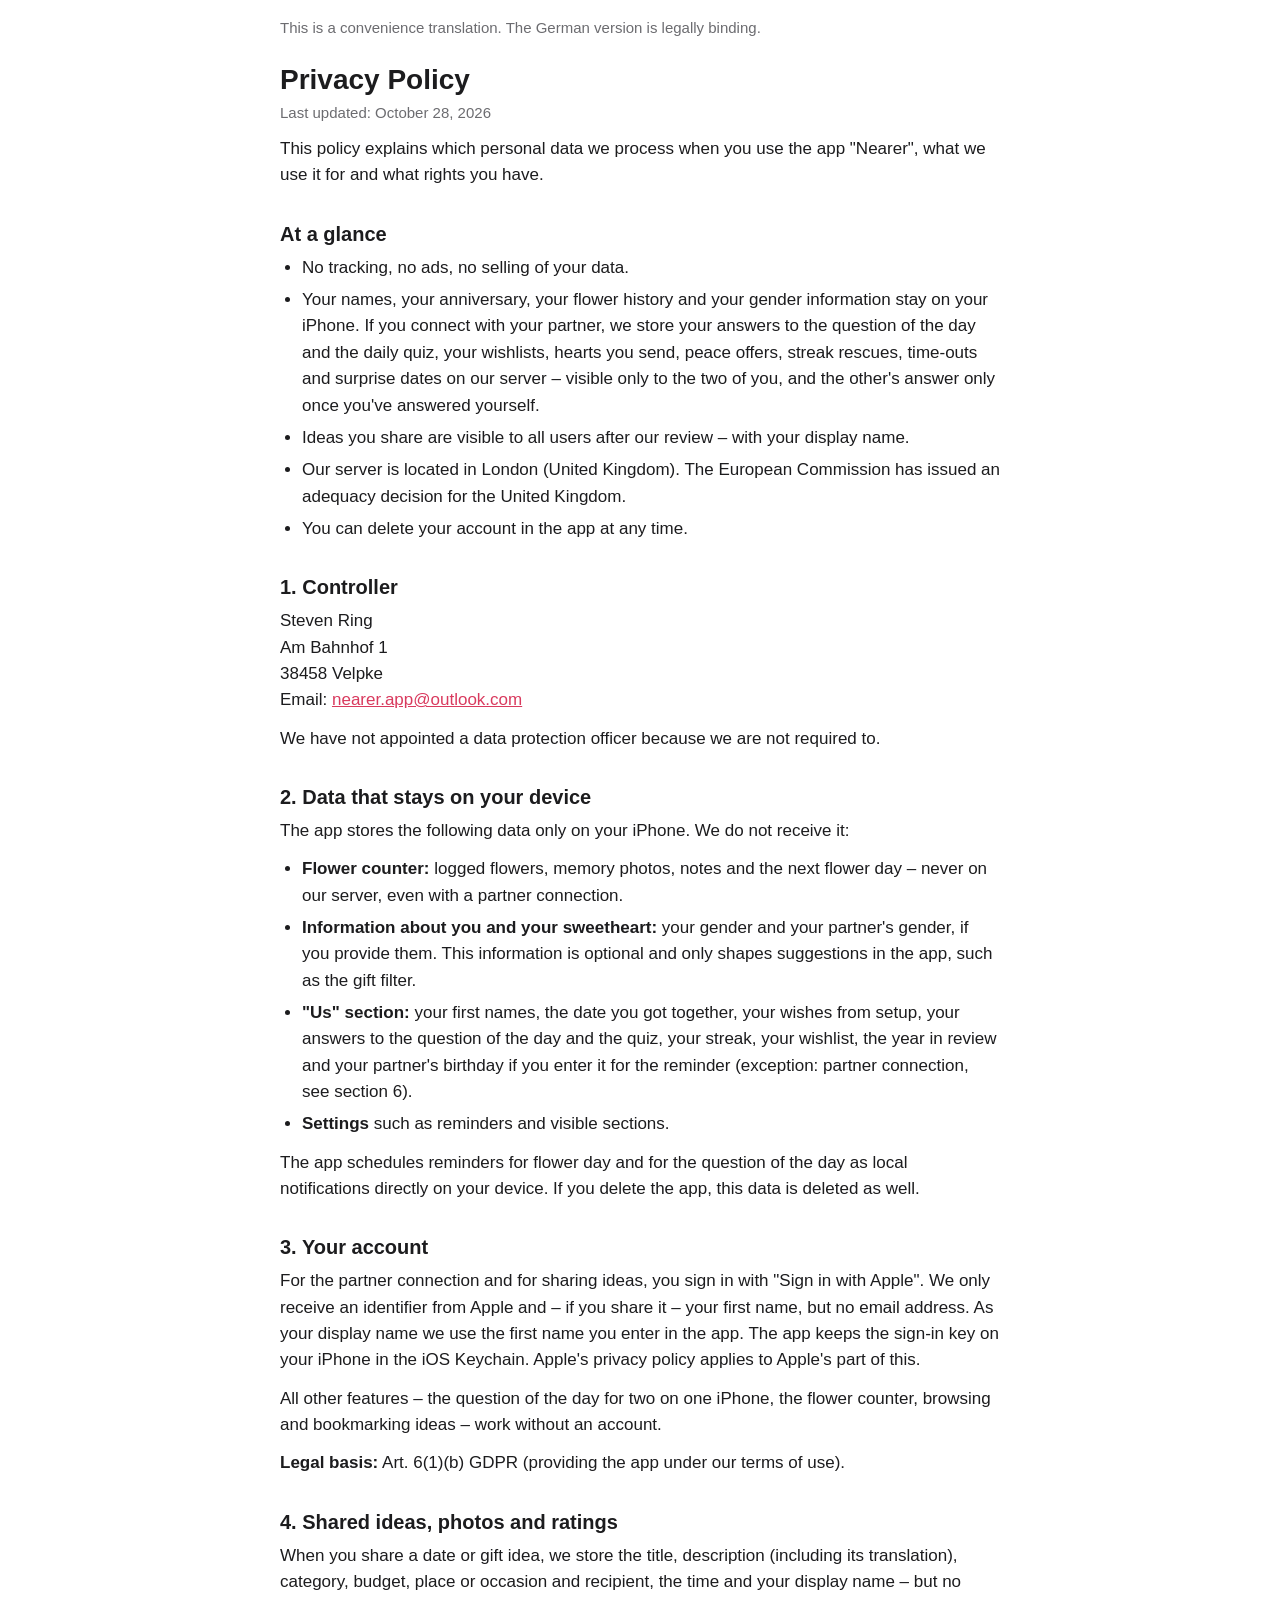
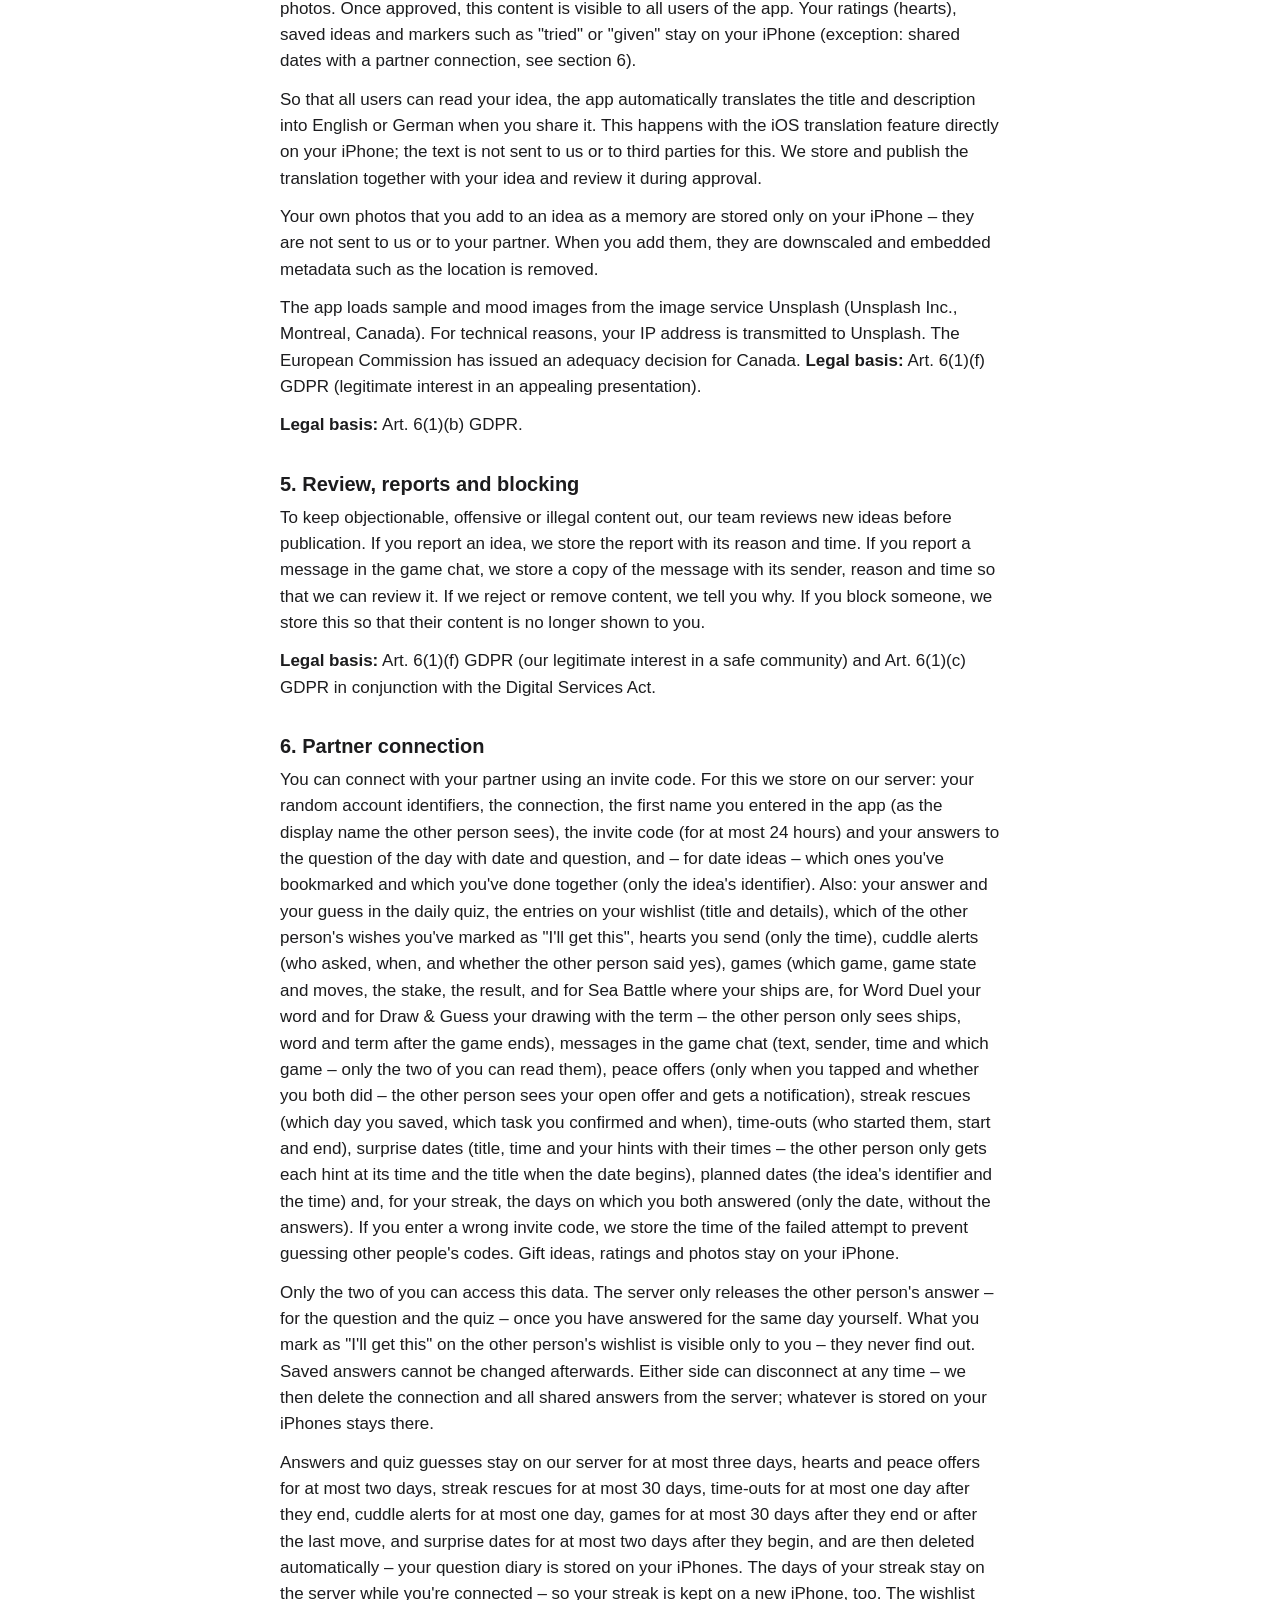
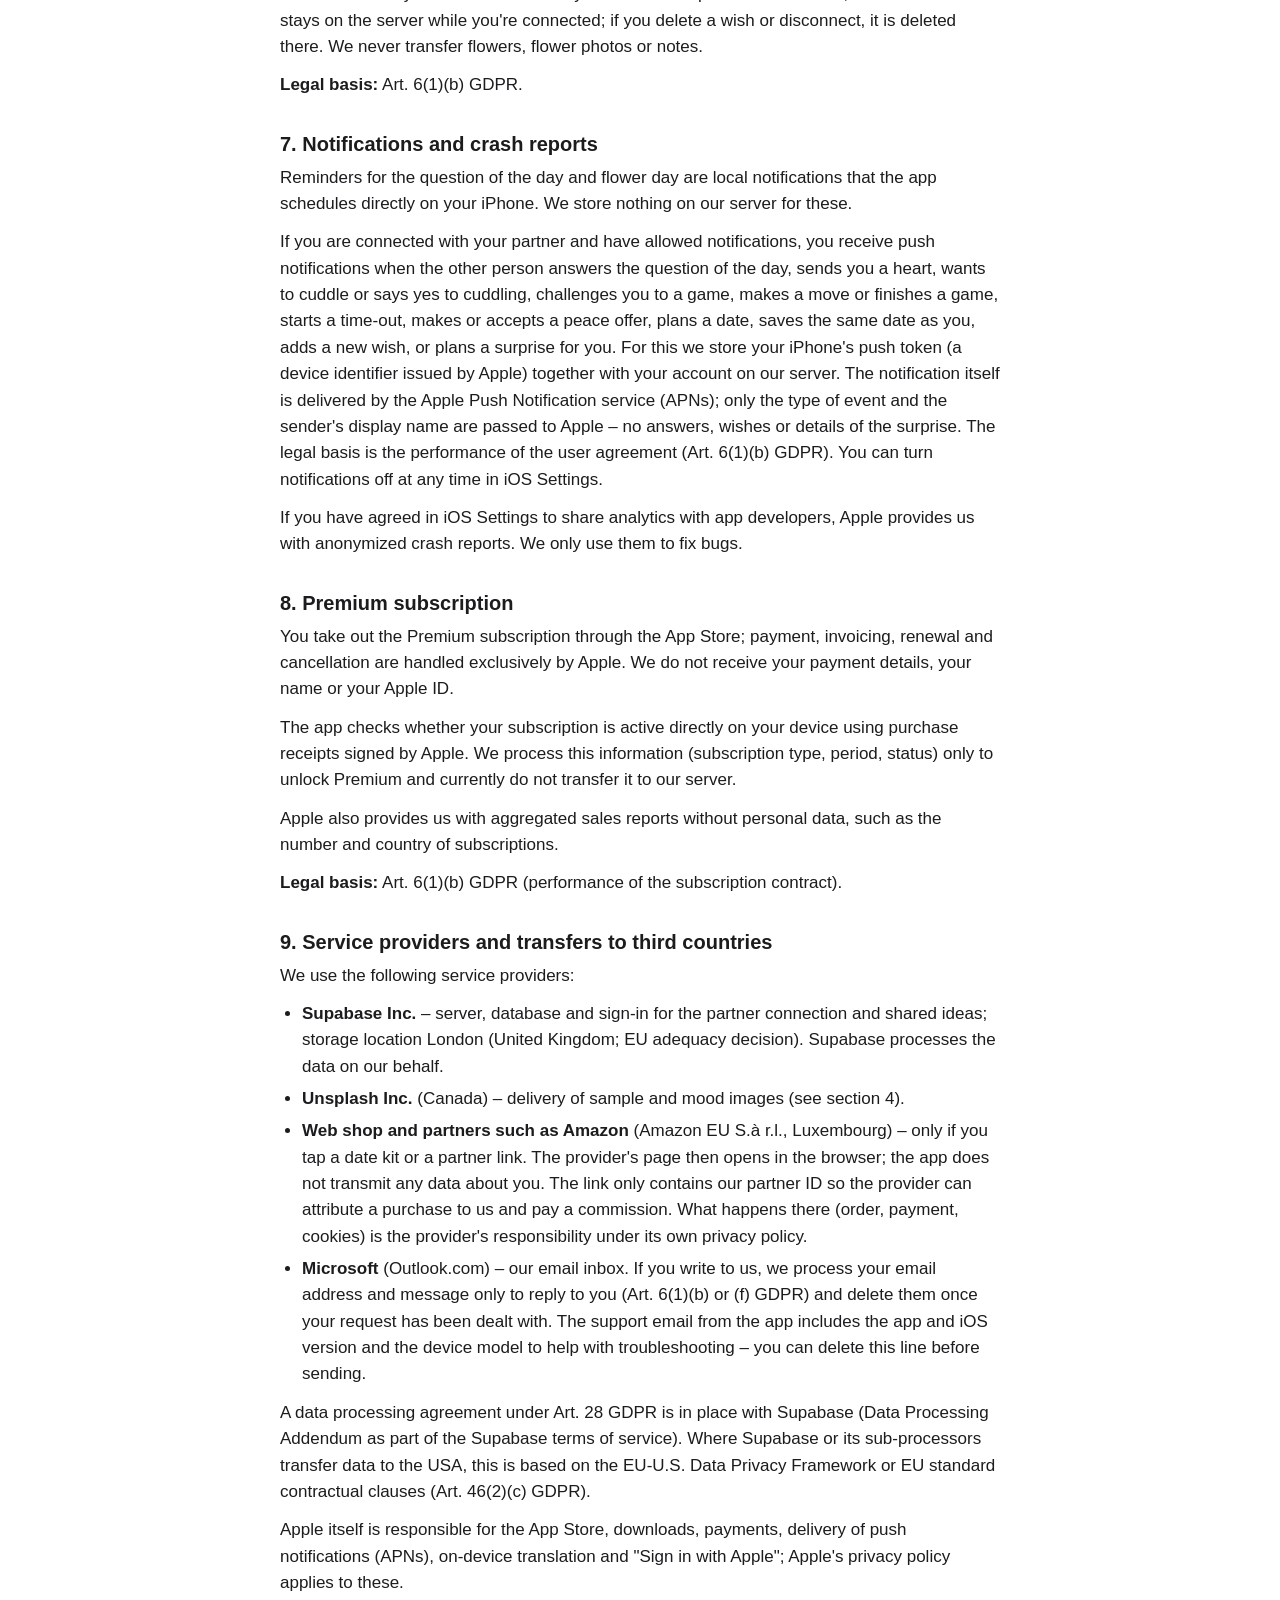
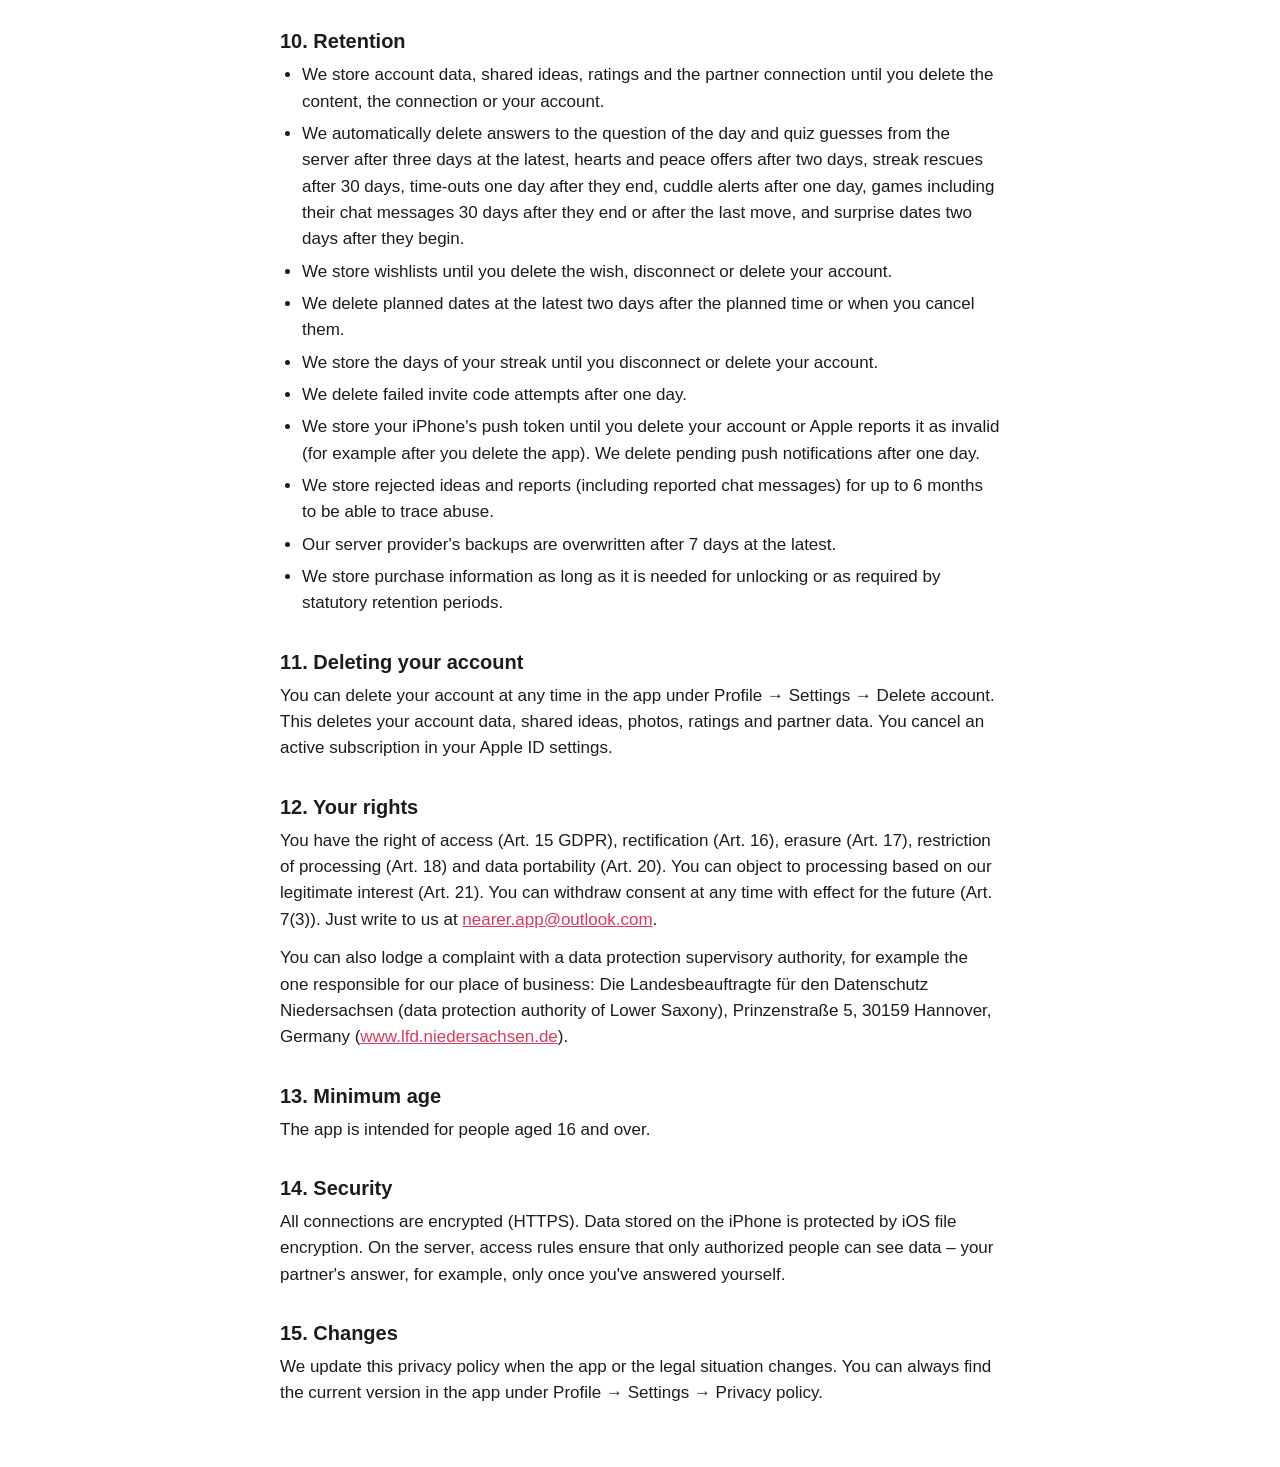
==== datenschutz-en.html @ f4f07e5b "Add files via upload" ====
<!doctype html>
<html lang="en">
<head>
<meta charset="utf-8">
<meta name="viewport" content="width=device-width, initial-scale=1">
<meta name="color-scheme" content="light dark">
<title>Privacy Policy – Nearer</title>
<link rel="stylesheet" href="legal.css">
</head>
<body>


<p class="muted">This is a convenience translation. The German version is legally binding.</p>

<h1>Privacy Policy</h1>
<p class="muted">Last updated: October 28, 2026</p>

<p>This policy explains which personal data we process when you use the app "<span class="app-name">Nearer</span>", what we use it for and what rights you have.</p>

<h2>At a glance</h2>
<ul>
  <li>No tracking, no ads, no selling of your data.</li>
  <li>Your names, your anniversary, your flower history and your gender information stay on your iPhone. If you connect with your partner, we store your answers to the question of the day and the daily quiz, your wishlists, hearts you send, peace offers, streak rescues, time-outs and surprise dates on our server – visible only to the two of you, and the other's answer only once you've answered yourself.</li>
  <li>Ideas you share are visible to all users after our review – with your display name.</li>
  <li>Our server is located in London (United Kingdom). The European Commission has issued an adequacy decision for the United Kingdom.</li>
  <li>You can delete your account in the app at any time.</li>
</ul>

<h2>1. Controller</h2>
<p>
  Steven Ring<br>
  Am Bahnhof 1<br>
  38458 Velpke<br>
  Email: <a href="mailto:nearer.app@outlook.com">nearer.app@outlook.com</a>
</p>
<p>We have not appointed a data protection officer because we are not required to.</p>

<h2>2. Data that stays on your device</h2>
<p>The app stores the following data only on your iPhone. We do not receive it:</p>
<ul>
  <li><strong>Flower counter:</strong> logged flowers, memory photos, notes and the next flower day – never on our server, even with a partner connection.</li>
  <li><strong>Information about you and your sweetheart:</strong> your gender and your partner's gender, if you provide them. This information is optional and only shapes suggestions in the app, such as the gift filter.</li>
  <li><strong>"Us" section:</strong> your first names, the date you got together, your wishes from setup, your answers to the question of the day and the quiz, your streak, your wishlist, the year in review and your partner's birthday if you enter it for the reminder (exception: partner connection, see section 6).</li>
  <li><strong>Settings</strong> such as reminders and visible sections.</li>
</ul>
<p>The app schedules reminders for flower day and for the question of the day as local notifications directly on your device. If you delete the app, this data is deleted as well.</p>

<h2>3. Your account</h2>
<p>For the partner connection and for sharing ideas, you sign in with "Sign in with Apple". We only receive an identifier from Apple and – if you share it – your first name, but no email address. As your display name we use the first name you enter in the app. The app keeps the sign-in key on your iPhone in the iOS Keychain. Apple's privacy policy applies to Apple's part of this.</p>
<p>All other features – the question of the day for two on one iPhone, the flower counter, browsing and bookmarking ideas – work without an account.</p>
<p><strong>Legal basis:</strong> Art. 6(1)(b) GDPR (providing the app under our terms of use).</p>
<h2>4. Shared ideas, photos and ratings</h2>
<p>When you share a date or gift idea, we store the title, description (including its translation), category, budget, place or occasion and recipient, the time and your display name – but no photos. Once approved, this content is visible to all users of the app. Your ratings (hearts), saved ideas and markers such as "tried" or "given" stay on your iPhone (exception: shared dates with a partner connection, see section 6).</p>
<p>So that all users can read your idea, the app automatically translates the title and description into English or German when you share it. This happens with the iOS translation feature directly on your iPhone; the text is not sent to us or to third parties for this. We store and publish the translation together with your idea and review it during approval.</p>
<p>Your own photos that you add to an idea as a memory are stored only on your iPhone – they are not sent to us or to your partner. When you add them, they are downscaled and embedded metadata such as the location is removed.</p>
<p>The app loads sample and mood images from the image service Unsplash (Unsplash Inc., Montreal, Canada). For technical reasons, your IP address is transmitted to Unsplash. The European Commission has issued an adequacy decision for Canada. <strong>Legal basis:</strong> Art. 6(1)(f) GDPR (legitimate interest in an appealing presentation).</p>
<p><strong>Legal basis:</strong> Art. 6(1)(b) GDPR.</p>

<h2>5. Review, reports and blocking</h2>
<p>To keep objectionable, offensive or illegal content out, our team reviews new ideas before publication. If you report an idea, we store the report with its reason and time. If you report a message in the game chat, we store a copy of the message with its sender, reason and time so that we can review it. If we reject or remove content, we tell you why. If you block someone, we store this so that their content is no longer shown to you.</p>
<p><strong>Legal basis:</strong> Art. 6(1)(f) GDPR (our legitimate interest in a safe community) and Art. 6(1)(c) GDPR in conjunction with the Digital Services Act.</p>

<h2>6. Partner connection</h2>
<p>You can connect with your partner using an invite code. For this we store on our server: your random account identifiers, the connection, the first name you entered in the app (as the display name the other person sees), the invite code (for at most 24 hours) and your answers to the question of the day with date and question, and – for date ideas – which ones you've bookmarked and which you've done together (only the idea's identifier). Also: your answer and your guess in the daily quiz, the entries on your wishlist (title and details), which of the other person's wishes you've marked as "I'll get this", hearts you send (only the time), cuddle alerts (who asked, when, and whether the other person said yes), games (which game, game state and moves, the stake, the result, and for Sea Battle where your ships are, for Word Duel your word and for Draw & Guess your drawing with the term – the other person only sees ships, word and term after the game ends), messages in the game chat (text, sender, time and which game – only the two of you can read them), peace offers (only when you tapped and whether you both did – the other person sees your open offer and gets a notification), streak rescues (which day you saved, which task you confirmed and when), time-outs (who started them, start and end), surprise dates (title, time and your hints with their times – the other person only gets each hint at its time and the title when the date begins), planned dates (the idea's identifier and the time) and, for your streak, the days on which you both answered (only the date, without the answers). If you enter a wrong invite code, we store the time of the failed attempt to prevent guessing other people's codes. Gift ideas, ratings and photos stay on your iPhone.</p>
<p>Only the two of you can access this data. The server only releases the other person's answer – for the question and the quiz – once you have answered for the same day yourself. What you mark as "I'll get this" on the other person's wishlist is visible only to you – they never find out. Saved answers cannot be changed afterwards. Either side can disconnect at any time – we then delete the connection and all shared answers from the server; whatever is stored on your iPhones stays there.</p>
<p>Answers and quiz guesses stay on our server for at most three days, hearts and peace offers for at most two days, streak rescues for at most 30 days, time-outs for at most one day after they end, cuddle alerts for at most one day, games for at most 30 days after they end or after the last move, and surprise dates for at most two days after they begin, and are then deleted automatically – your question diary is stored on your iPhones. The days of your streak stay on the server while you're connected – so your streak is kept on a new iPhone, too. The wishlist stays on the server while you're connected; if you delete a wish or disconnect, it is deleted there. We never transfer flowers, flower photos or notes.</p>
<p><strong>Legal basis:</strong> Art. 6(1)(b) GDPR.</p>

<h2>7. Notifications and crash reports</h2>
<p>Reminders for the question of the day and flower day are local notifications that the app schedules directly on your iPhone. We store nothing on our server for these.</p>
<p>If you are connected with your partner and have allowed notifications, you receive push notifications when the other person answers the question of the day, sends you a heart, wants to cuddle or says yes to cuddling, challenges you to a game, makes a move or finishes a game, starts a time-out, makes or accepts a peace offer, plans a date, saves the same date as you, adds a new wish, or plans a surprise for you. For this we store your iPhone's push token (a device identifier issued by Apple) together with your account on our server. The notification itself is delivered by the Apple Push Notification service (APNs); only the type of event and the sender's display name are passed to Apple – no answers, wishes or details of the surprise. The legal basis is the performance of the user agreement (Art. 6(1)(b) GDPR). You can turn notifications off at any time in iOS Settings.</p>
<p>If you have agreed in iOS Settings to share analytics with app developers, Apple provides us with anonymized crash reports. We only use them to fix bugs.</p>
<h2>8. Premium subscription</h2>
<p>You take out the Premium subscription through the App Store; payment, invoicing, renewal and cancellation are handled exclusively by Apple. We do not receive your payment details, your name or your Apple ID.</p>
<p>The app checks whether your subscription is active directly on your device using purchase receipts signed by Apple. We process this information (subscription type, period, status) only to unlock Premium and currently do not transfer it to our server.</p>
<p>Apple also provides us with aggregated sales reports without personal data, such as the number and country of subscriptions.</p>
<p><strong>Legal basis:</strong> Art. 6(1)(b) GDPR (performance of the subscription contract).</p>

<h2>9. Service providers and transfers to third countries</h2>
<p>We use the following service providers:</p>
<ul>
  <li><strong>Supabase Inc.</strong> – server, database and sign-in for the partner connection and shared ideas; storage location London (United Kingdom; EU adequacy decision). Supabase processes the data on our behalf.</li>
  <li><strong>Unsplash Inc.</strong> (Canada) – delivery of sample and mood images (see section 4).</li>
  <li><strong>Web shop and partners such as Amazon</strong> (Amazon EU S.à r.l., Luxembourg) – only if you tap a date kit or a partner link. The provider's page then opens in the browser; the app does not transmit any data about you. The link only contains our partner ID so the provider can attribute a purchase to us and pay a commission. What happens there (order, payment, cookies) is the provider's responsibility under its own privacy policy.</li>
  <li><strong>Microsoft</strong> (Outlook.com) – our email inbox. If you write to us, we process your email address and message only to reply to you (Art. 6(1)(b) or (f) GDPR) and delete them once your request has been dealt with. The support email from the app includes the app and iOS version and the device model to help with troubleshooting – you can delete this line before sending.</li>
</ul>
<p>A data processing agreement under Art. 28 GDPR is in place with Supabase (Data Processing Addendum as part of the Supabase terms of service). Where Supabase or its sub-processors transfer data to the USA, this is based on the EU-U.S. Data Privacy Framework or EU standard contractual clauses (Art. 46(2)(c) GDPR).</p>
<p>Apple itself is responsible for the App Store, downloads, payments, delivery of push notifications (APNs), on-device translation and "Sign in with Apple"; Apple's privacy policy applies to these.</p>
<h2>10. Retention</h2>
<ul>
  <li>We store account data, shared ideas, ratings and the partner connection until you delete the content, the connection or your account.</li>
  <li>We automatically delete answers to the question of the day and quiz guesses from the server after three days at the latest, hearts and peace offers after two days, streak rescues after 30 days, time-outs one day after they end, cuddle alerts after one day, games including their chat messages 30 days after they end or after the last move, and surprise dates two days after they begin.</li>
  <li>We store wishlists until you delete the wish, disconnect or delete your account.</li>
  <li>We delete planned dates at the latest two days after the planned time or when you cancel them.</li>
  <li>We store the days of your streak until you disconnect or delete your account.</li>
  <li>We delete failed invite code attempts after one day.</li>
  <li>We store your iPhone's push token until you delete your account or Apple reports it as invalid (for example after you delete the app). We delete pending push notifications after one day.</li>
  <li>We store rejected ideas and reports (including reported chat messages) for up to 6 months to be able to trace abuse.</li>
  <li>Our server provider's backups are overwritten after 7 days at the latest.</li>
  <li>We store purchase information as long as it is needed for unlocking or as required by statutory retention periods.</li>
</ul>

<h2>11. Deleting your account</h2>
<p>You can delete your account at any time in the app under Profile → Settings → Delete account. This deletes your account data, shared ideas, photos, ratings and partner data. You cancel an active subscription in your Apple ID settings.</p>

<h2>12. Your rights</h2>
<p>You have the right of access (Art. 15 GDPR), rectification (Art. 16), erasure (Art. 17), restriction of processing (Art. 18) and data portability (Art. 20). You can object to processing based on our legitimate interest (Art. 21). You can withdraw consent at any time with effect for the future (Art. 7(3)). Just write to us at <a href="mailto:nearer.app@outlook.com">nearer.app@outlook.com</a>.</p>
<p>You can also lodge a complaint with a data protection supervisory authority, for example the one responsible for our place of business: Die Landesbeauftragte für den Datenschutz Niedersachsen (data protection authority of Lower Saxony), Prinzenstraße 5, 30159 Hannover, Germany (<a href="https://www.lfd.niedersachsen.de">www.lfd.niedersachsen.de</a>).</p>

<h2>13. Minimum age</h2>
<p>The app is intended for people aged 16 and over.</p>

<h2>14. Security</h2>
<p>All connections are encrypted (HTTPS). Data stored on the iPhone is protected by iOS file encryption. On the server, access rules ensure that only authorized people can see data – your partner's answer, for example, only once you've answered yourself.</p>

<h2>15. Changes</h2>
<p>We update this privacy policy when the app or the legal situation changes. You can always find the current version in the app under Profile → Settings → Privacy policy.</p>

</body>
</html>
---- legal.css ----
/* Gemeinsame Gestaltung für Datenschutzerklärung und Nutzungsbedingungen –
   in der App (WebView) und später auf der Website. */

:root {
  color-scheme: light dark;
  --text: #1c1c1e;
  --muted: #6c6c70;
  --accent: #d93a5e;
  --bg: #ffffff;
  --card: #f2f2f7;
  --mark: #fff1a8;
}

@media (prefers-color-scheme: dark) {
  :root {
    --text: #f2f2f7;
    --muted: #a1a1a6;
    --accent: #ff7a95;
    --bg: #000000;
    --card: #1c1c1e;
    --mark: #5a4800;
  }
}

body {
  font: 17px/1.55 -apple-system, BlinkMacSystemFont, "Helvetica Neue", Arial, sans-serif;
  color: var(--text);
  background: var(--bg);
  max-width: 720px;
  margin: 0 auto;
  padding: 16px 16px 48px;
  -webkit-text-size-adjust: 100%;
  overflow-wrap: break-word;
  hyphens: auto;
}

h1 { font-size: 28px; line-height: 1.2; margin: 24px 0 4px; }
h2 { font-size: 20px; line-height: 1.3; margin: 32px 0 8px; }
p, ul { margin: 0 0 12px; }
ul { padding-left: 22px; }
li { margin-bottom: 6px; }
a { color: var(--accent); }

/* Den App-Namen nie trennen. */
.app-name { hyphens: none; white-space: nowrap; }

.muted { color: var(--muted); font-size: 15px; }

.draft {
  background: var(--card);
  border-left: 4px solid var(--accent);
  border-radius: 12px;
  padding: 12px 16px;
  font-size: 15px;
}

mark {
  background: var(--mark);
  color: inherit;
  border-radius: 4px;
  padding: 0 3px;
}
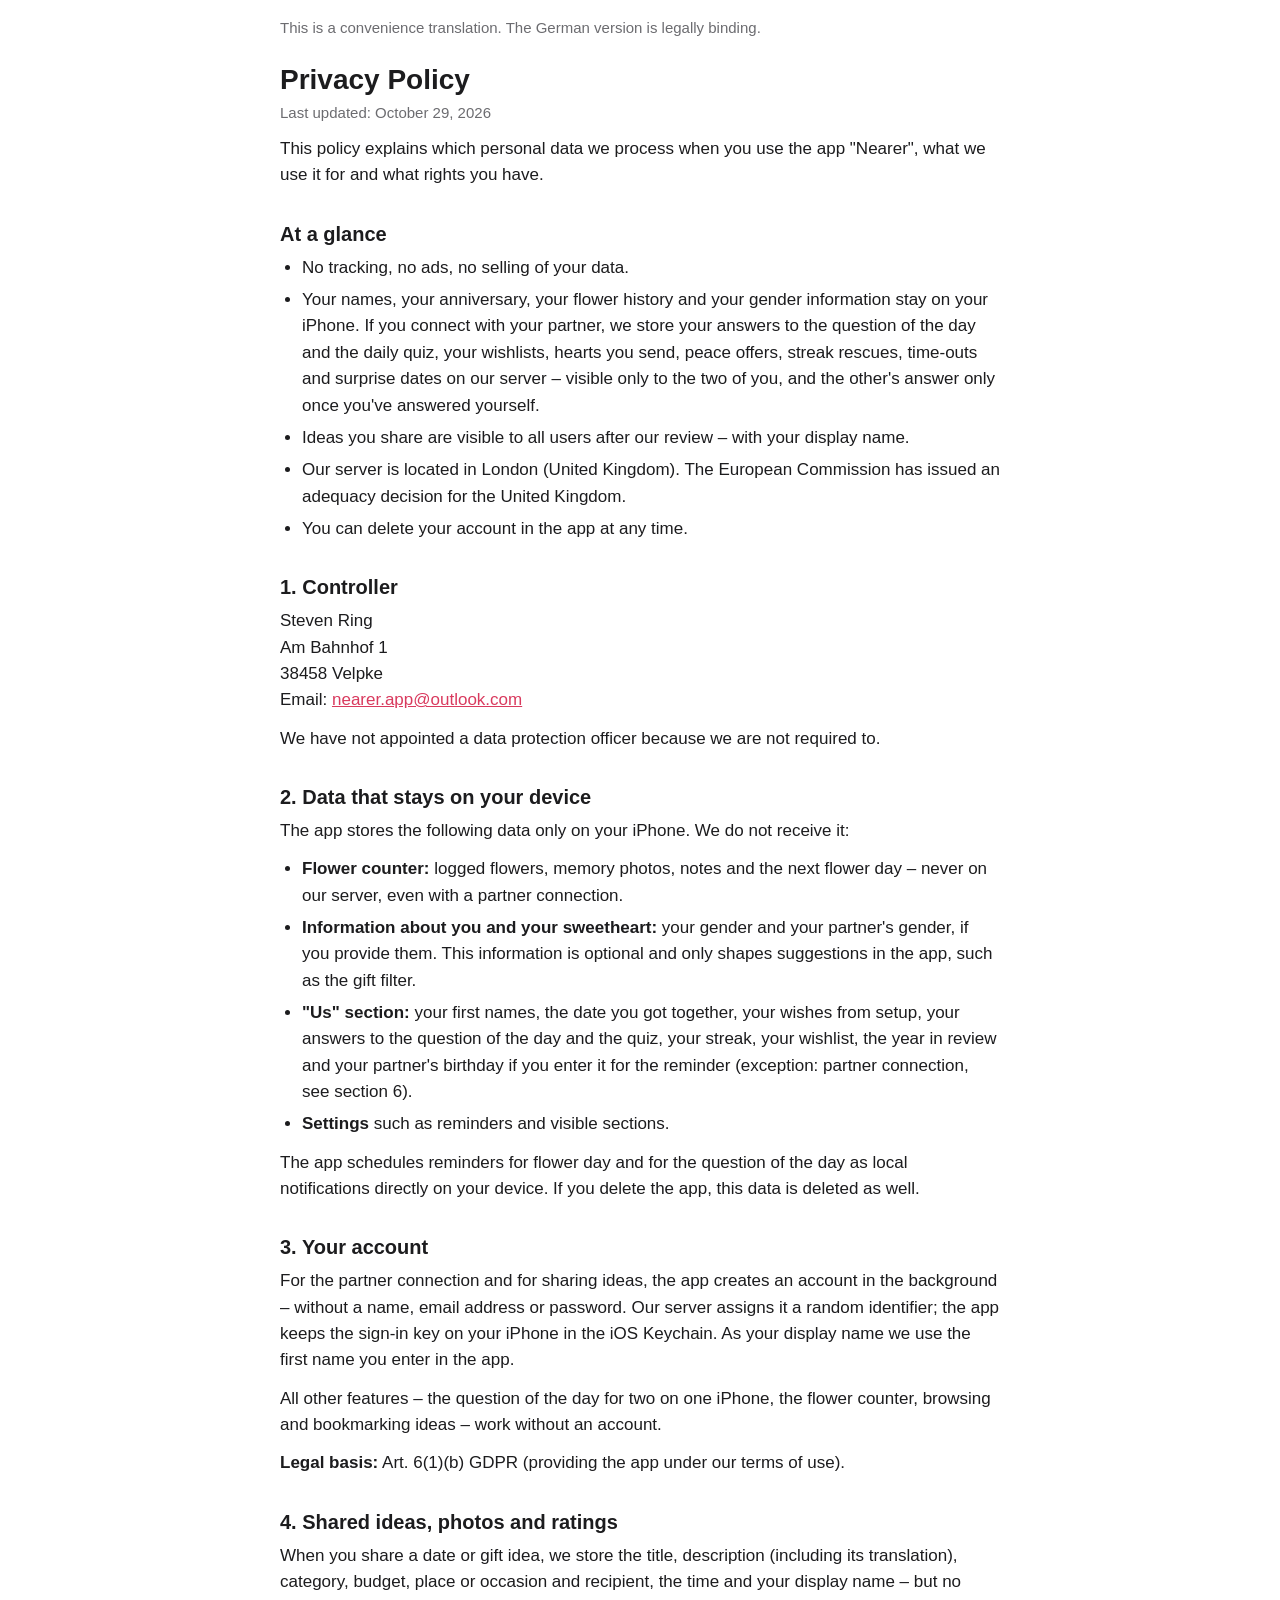
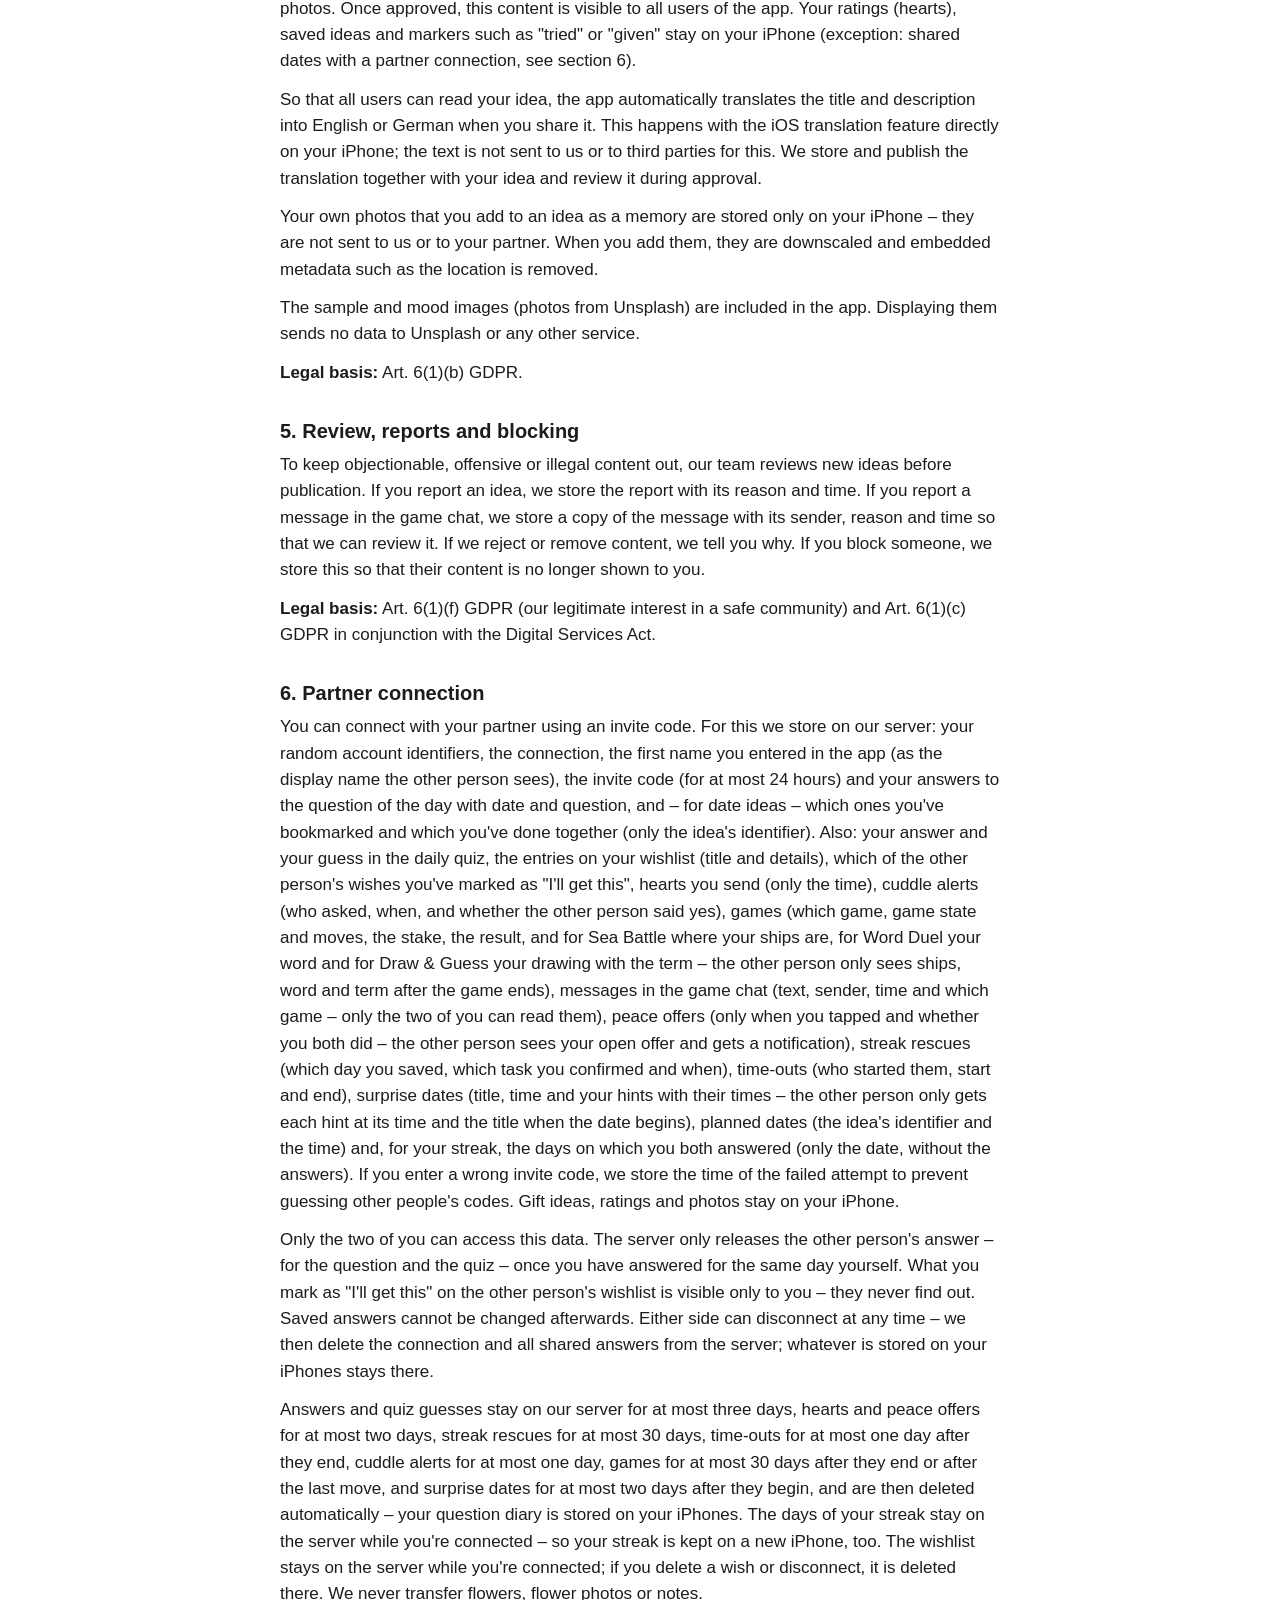
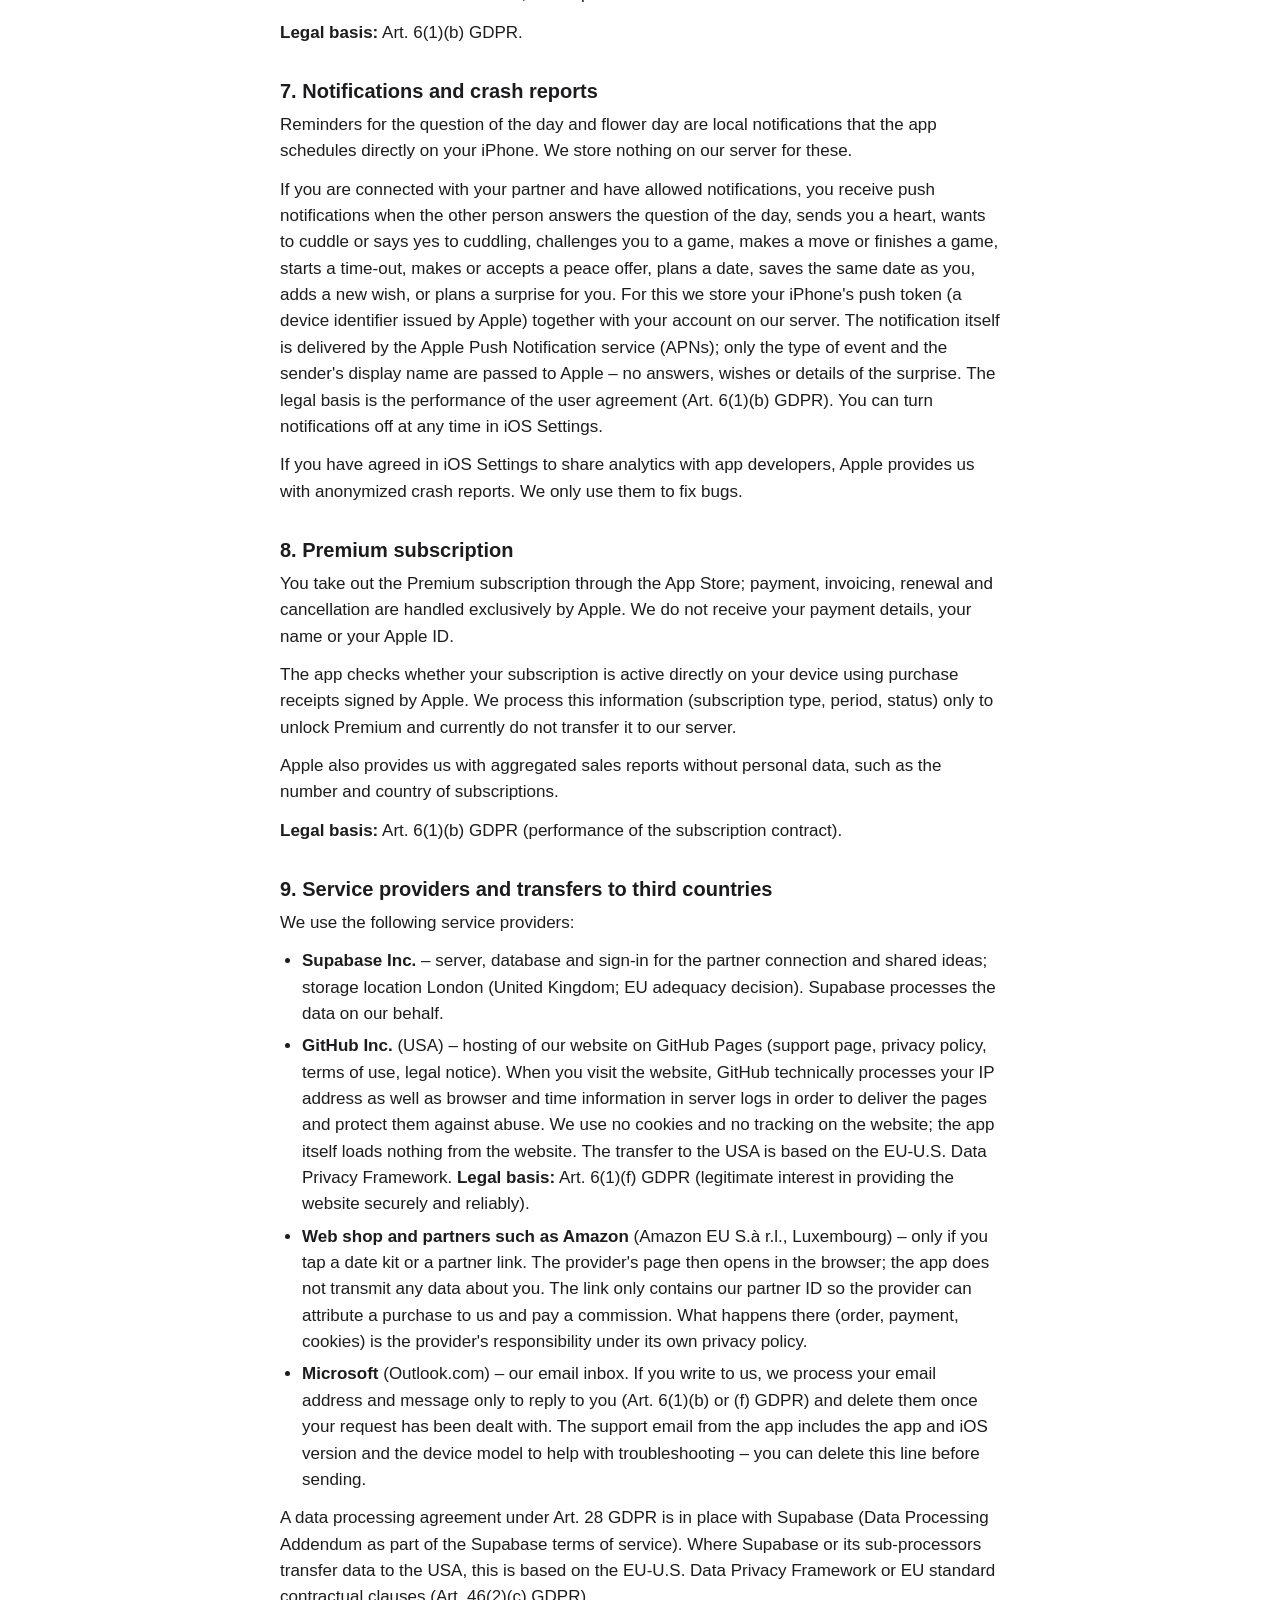
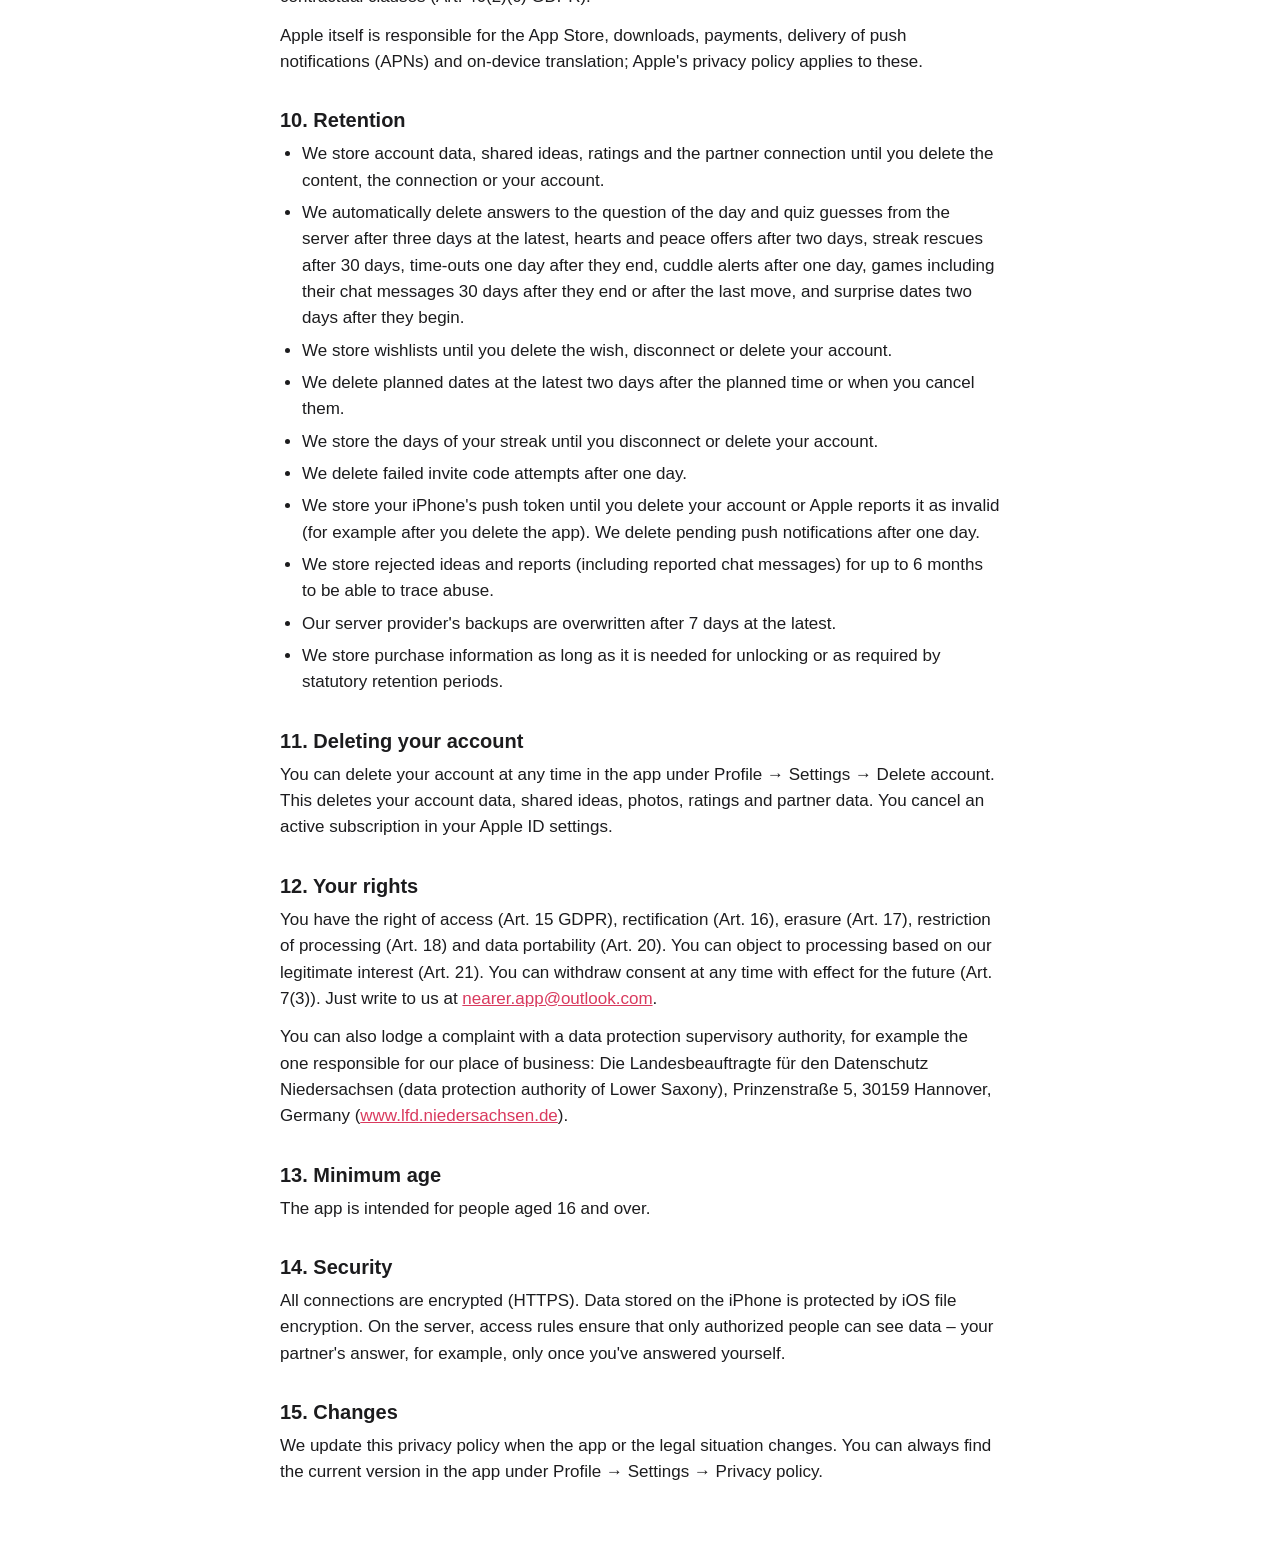
==== commit 8dbb4dd8: "Add files via upload" ====
--- a/datenschutz-en.html
+++ b/datenschutz-en.html
@@ -13,7 +13,7 @@
 <p class="muted">This is a convenience translation. The German version is legally binding.</p>
 
 <h1>Privacy Policy</h1>
-<p class="muted">Last updated: October 28, 2026</p>
+<p class="muted">Last updated: October 29, 2026</p>
 
 <p>This policy explains which personal data we process when you use the app "<span class="app-name">Nearer</span>", what we use it for and what rights you have.</p>
 
@@ -46,14 +46,14 @@
 <p>The app schedules reminders for flower day and for the question of the day as local notifications directly on your device. If you delete the app, this data is deleted as well.</p>
 
 <h2>3. Your account</h2>
-<p>For the partner connection and for sharing ideas, you sign in with "Sign in with Apple". We only receive an identifier from Apple and – if you share it – your first name, but no email address. As your display name we use the first name you enter in the app. The app keeps the sign-in key on your iPhone in the iOS Keychain. Apple's privacy policy applies to Apple's part of this.</p>
+<p>For the partner connection and for sharing ideas, the app creates an account in the background – without a name, email address or password. Our server assigns it a random identifier; the app keeps the sign-in key on your iPhone in the iOS Keychain. As your display name we use the first name you enter in the app.</p>
 <p>All other features – the question of the day for two on one iPhone, the flower counter, browsing and bookmarking ideas – work without an account.</p>
 <p><strong>Legal basis:</strong> Art. 6(1)(b) GDPR (providing the app under our terms of use).</p>
 <h2>4. Shared ideas, photos and ratings</h2>
 <p>When you share a date or gift idea, we store the title, description (including its translation), category, budget, place or occasion and recipient, the time and your display name – but no photos. Once approved, this content is visible to all users of the app. Your ratings (hearts), saved ideas and markers such as "tried" or "given" stay on your iPhone (exception: shared dates with a partner connection, see section 6).</p>
 <p>So that all users can read your idea, the app automatically translates the title and description into English or German when you share it. This happens with the iOS translation feature directly on your iPhone; the text is not sent to us or to third parties for this. We store and publish the translation together with your idea and review it during approval.</p>
 <p>Your own photos that you add to an idea as a memory are stored only on your iPhone – they are not sent to us or to your partner. When you add them, they are downscaled and embedded metadata such as the location is removed.</p>
-<p>The app loads sample and mood images from the image service Unsplash (Unsplash Inc., Montreal, Canada). For technical reasons, your IP address is transmitted to Unsplash. The European Commission has issued an adequacy decision for Canada. <strong>Legal basis:</strong> Art. 6(1)(f) GDPR (legitimate interest in an appealing presentation).</p>
+<p>The sample and mood images (photos from Unsplash) are included in the app. Displaying them sends no data to Unsplash or any other service.</p>
 <p><strong>Legal basis:</strong> Art. 6(1)(b) GDPR.</p>
 
 <h2>5. Review, reports and blocking</h2>
@@ -80,12 +80,12 @@
 <p>We use the following service providers:</p>
 <ul>
   <li><strong>Supabase Inc.</strong> – server, database and sign-in for the partner connection and shared ideas; storage location London (United Kingdom; EU adequacy decision). Supabase processes the data on our behalf.</li>
-  <li><strong>Unsplash Inc.</strong> (Canada) – delivery of sample and mood images (see section 4).</li>
+  <li><strong>GitHub Inc.</strong> (USA) – hosting of our website on GitHub Pages (support page, privacy policy, terms of use, legal notice). When you visit the website, GitHub technically processes your IP address as well as browser and time information in server logs in order to deliver the pages and protect them against abuse. We use no cookies and no tracking on the website; the app itself loads nothing from the website. The transfer to the USA is based on the EU-U.S. Data Privacy Framework. <strong>Legal basis:</strong> Art. 6(1)(f) GDPR (legitimate interest in providing the website securely and reliably).</li>
   <li><strong>Web shop and partners such as Amazon</strong> (Amazon EU S.à r.l., Luxembourg) – only if you tap a date kit or a partner link. The provider's page then opens in the browser; the app does not transmit any data about you. The link only contains our partner ID so the provider can attribute a purchase to us and pay a commission. What happens there (order, payment, cookies) is the provider's responsibility under its own privacy policy.</li>
   <li><strong>Microsoft</strong> (Outlook.com) – our email inbox. If you write to us, we process your email address and message only to reply to you (Art. 6(1)(b) or (f) GDPR) and delete them once your request has been dealt with. The support email from the app includes the app and iOS version and the device model to help with troubleshooting – you can delete this line before sending.</li>
 </ul>
 <p>A data processing agreement under Art. 28 GDPR is in place with Supabase (Data Processing Addendum as part of the Supabase terms of service). Where Supabase or its sub-processors transfer data to the USA, this is based on the EU-U.S. Data Privacy Framework or EU standard contractual clauses (Art. 46(2)(c) GDPR).</p>
-<p>Apple itself is responsible for the App Store, downloads, payments, delivery of push notifications (APNs), on-device translation and "Sign in with Apple"; Apple's privacy policy applies to these.</p>
+<p>Apple itself is responsible for the App Store, downloads, payments, delivery of push notifications (APNs) and on-device translation; Apple's privacy policy applies to these.</p>
 <h2>10. Retention</h2>
 <ul>
   <li>We store account data, shared ideas, ratings and the partner connection until you delete the content, the connection or your account.</li>
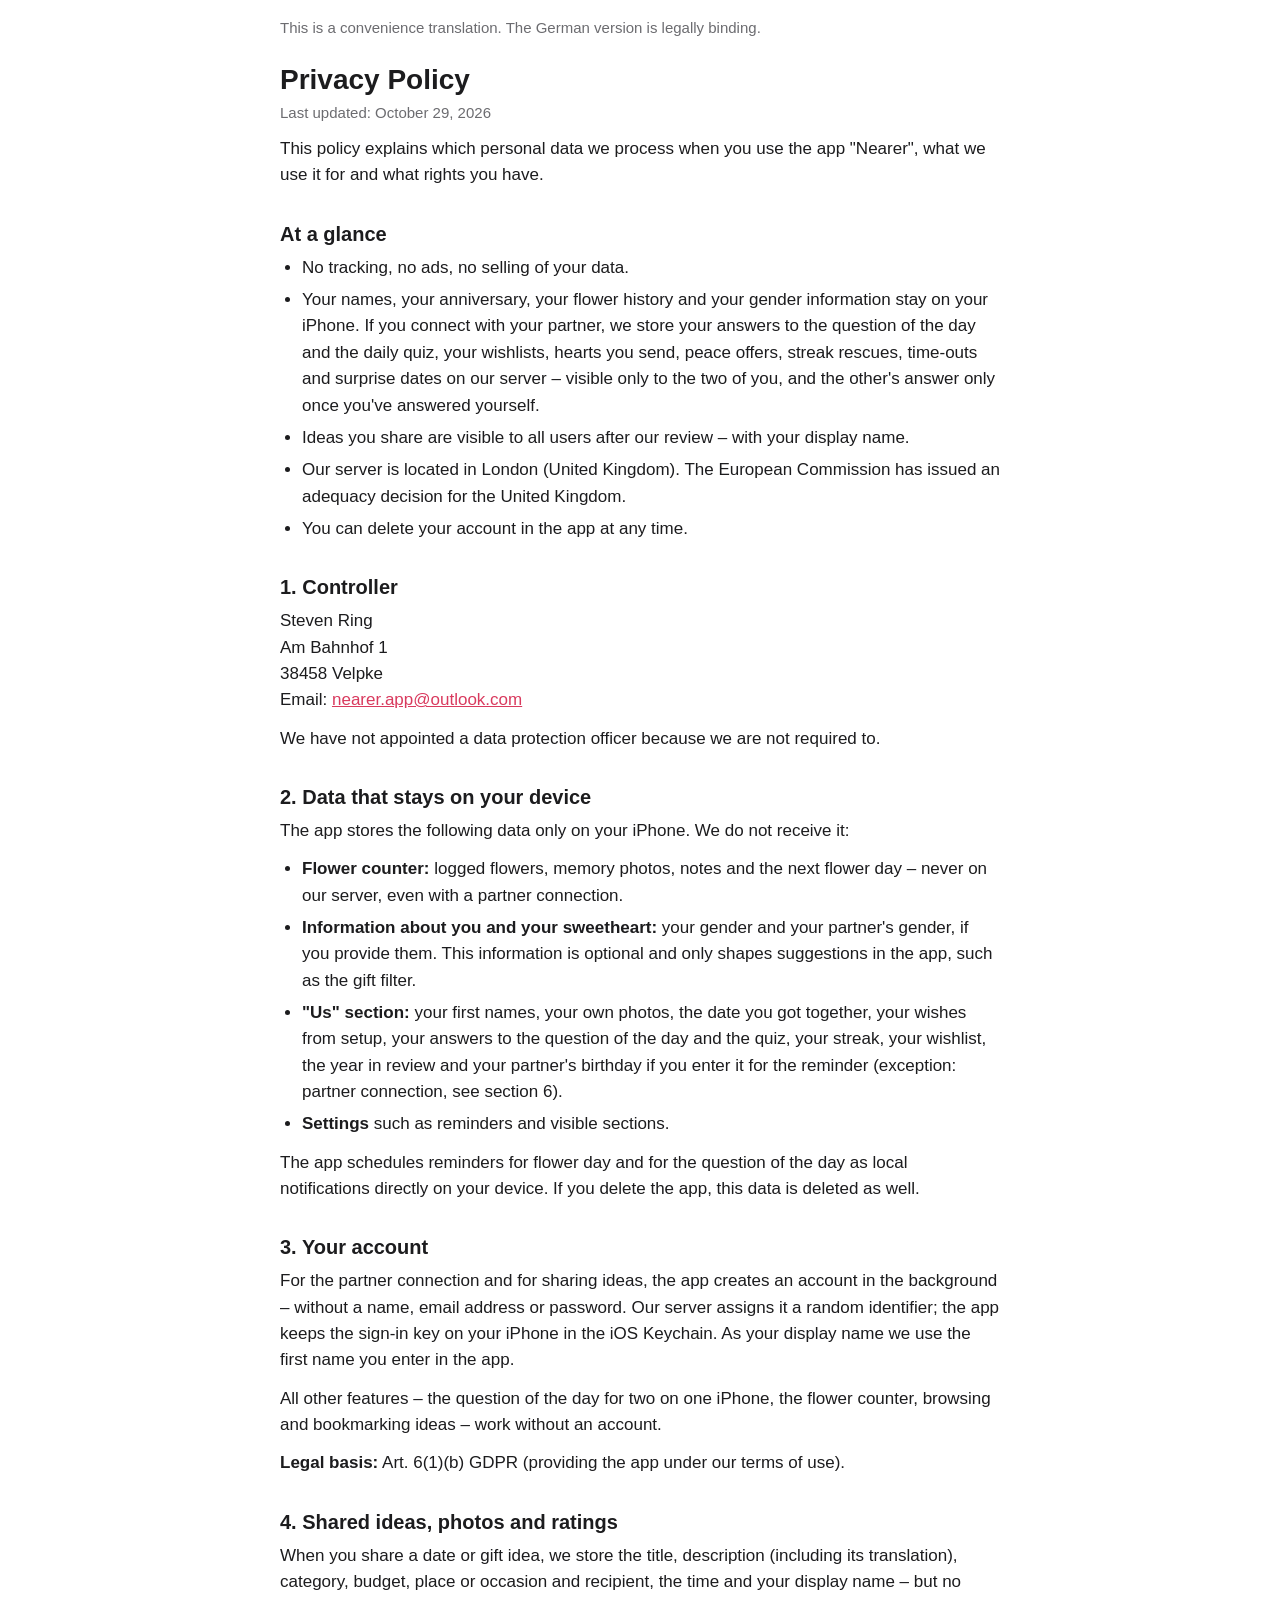
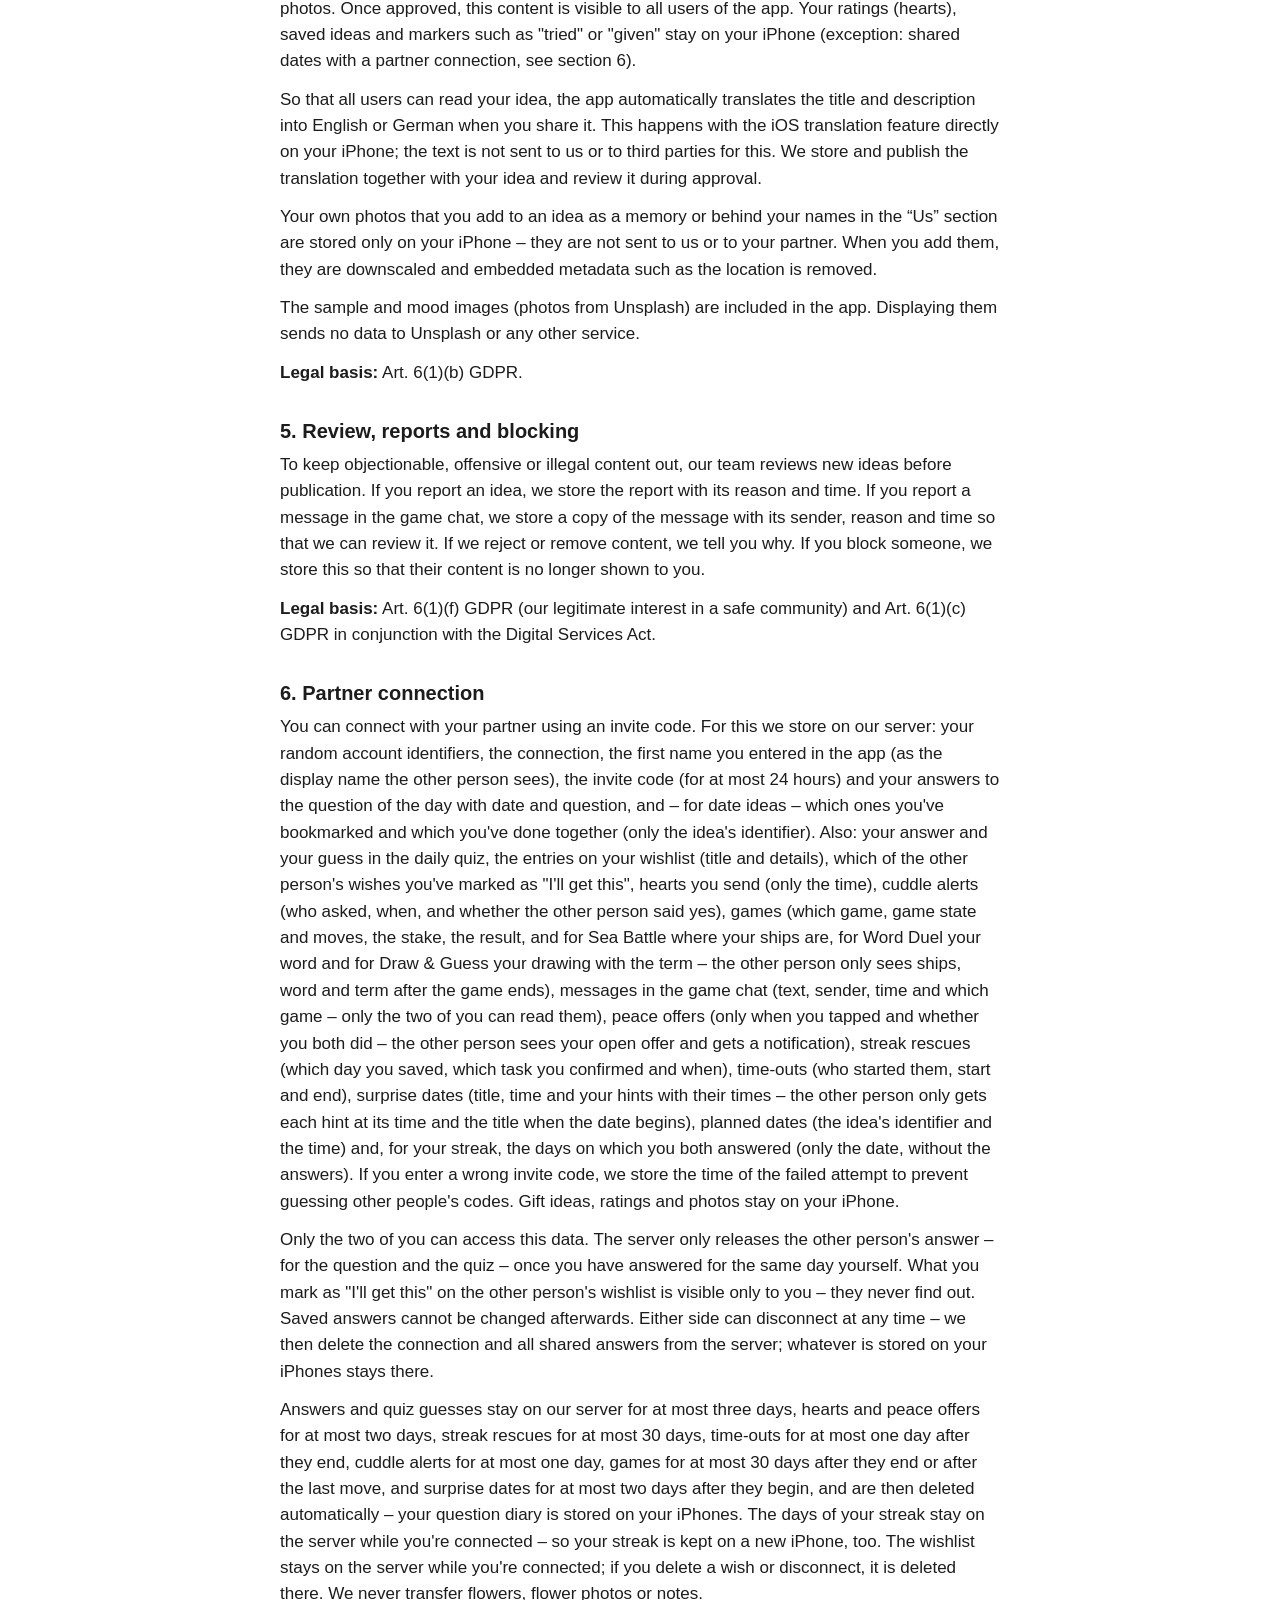
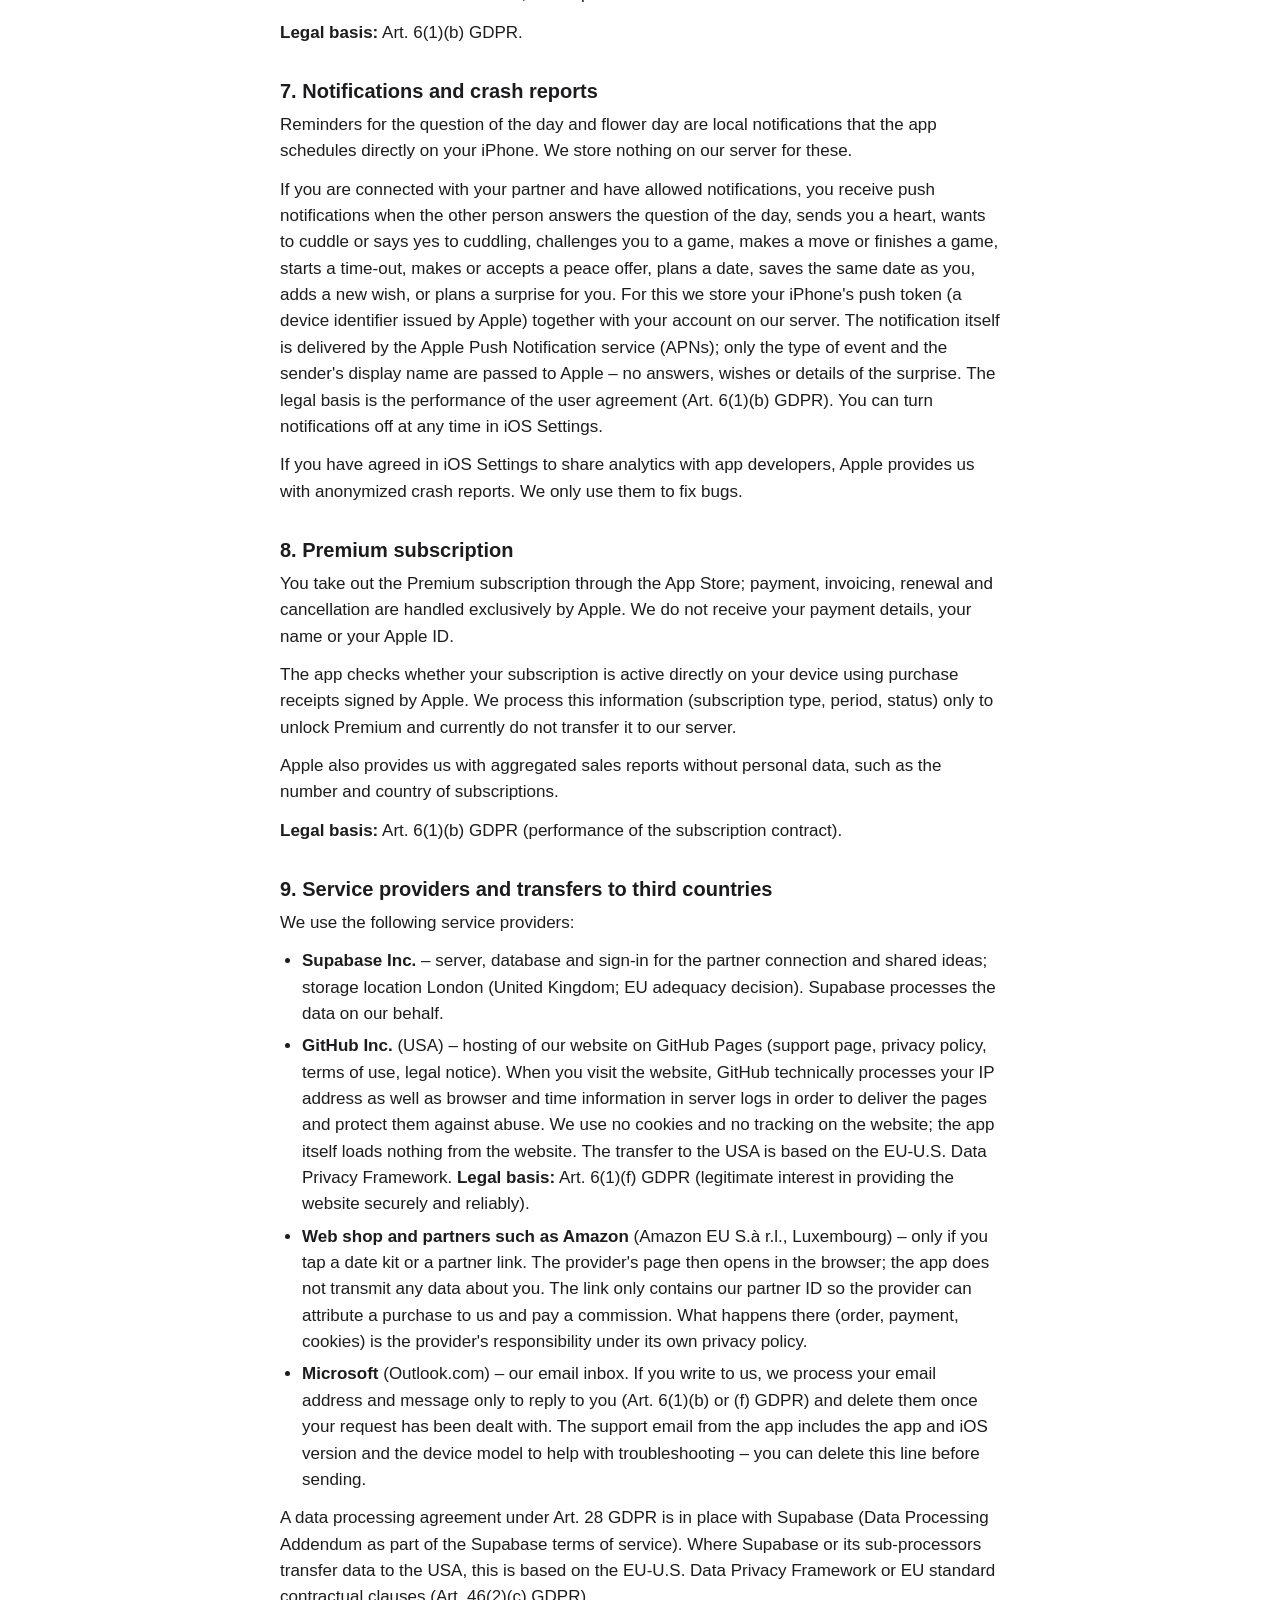
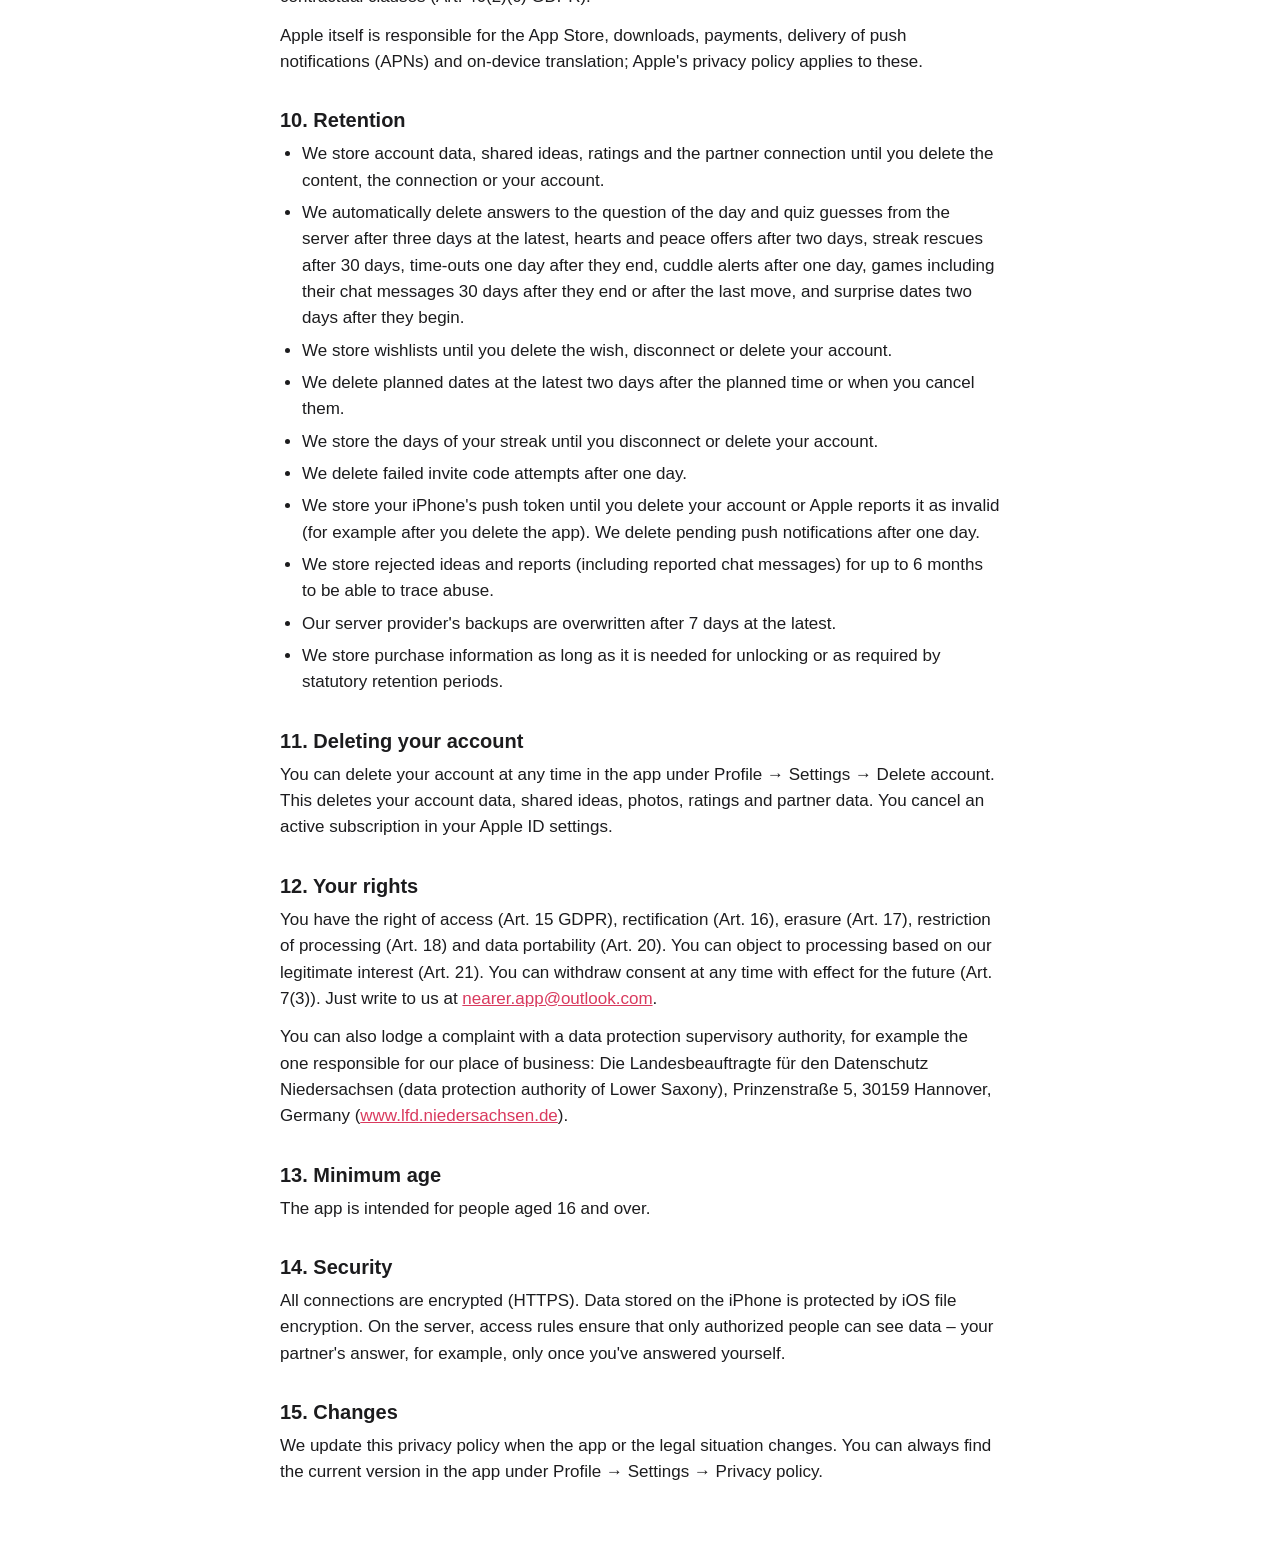
==== commit bca9c98b: "Datenschutz: eigene Fotos im Wir-Bereich" ====
--- a/datenschutz-en.html
+++ b/datenschutz-en.html
@@ -40,7 +40,7 @@
 <ul>
   <li><strong>Flower counter:</strong> logged flowers, memory photos, notes and the next flower day – never on our server, even with a partner connection.</li>
   <li><strong>Information about you and your sweetheart:</strong> your gender and your partner's gender, if you provide them. This information is optional and only shapes suggestions in the app, such as the gift filter.</li>
-  <li><strong>"Us" section:</strong> your first names, the date you got together, your wishes from setup, your answers to the question of the day and the quiz, your streak, your wishlist, the year in review and your partner's birthday if you enter it for the reminder (exception: partner connection, see section 6).</li>
+  <li><strong>"Us" section:</strong> your first names, your own photos, the date you got together, your wishes from setup, your answers to the question of the day and the quiz, your streak, your wishlist, the year in review and your partner's birthday if you enter it for the reminder (exception: partner connection, see section 6).</li>
   <li><strong>Settings</strong> such as reminders and visible sections.</li>
 </ul>
 <p>The app schedules reminders for flower day and for the question of the day as local notifications directly on your device. If you delete the app, this data is deleted as well.</p>
@@ -52,7 +52,7 @@
 <h2>4. Shared ideas, photos and ratings</h2>
 <p>When you share a date or gift idea, we store the title, description (including its translation), category, budget, place or occasion and recipient, the time and your display name – but no photos. Once approved, this content is visible to all users of the app. Your ratings (hearts), saved ideas and markers such as "tried" or "given" stay on your iPhone (exception: shared dates with a partner connection, see section 6).</p>
 <p>So that all users can read your idea, the app automatically translates the title and description into English or German when you share it. This happens with the iOS translation feature directly on your iPhone; the text is not sent to us or to third parties for this. We store and publish the translation together with your idea and review it during approval.</p>
-<p>Your own photos that you add to an idea as a memory are stored only on your iPhone – they are not sent to us or to your partner. When you add them, they are downscaled and embedded metadata such as the location is removed.</p>
+<p>Your own photos that you add to an idea as a memory or behind your names in the “Us” section are stored only on your iPhone – they are not sent to us or to your partner. When you add them, they are downscaled and embedded metadata such as the location is removed.</p>
 <p>The sample and mood images (photos from Unsplash) are included in the app. Displaying them sends no data to Unsplash or any other service.</p>
 <p><strong>Legal basis:</strong> Art. 6(1)(b) GDPR.</p>
 
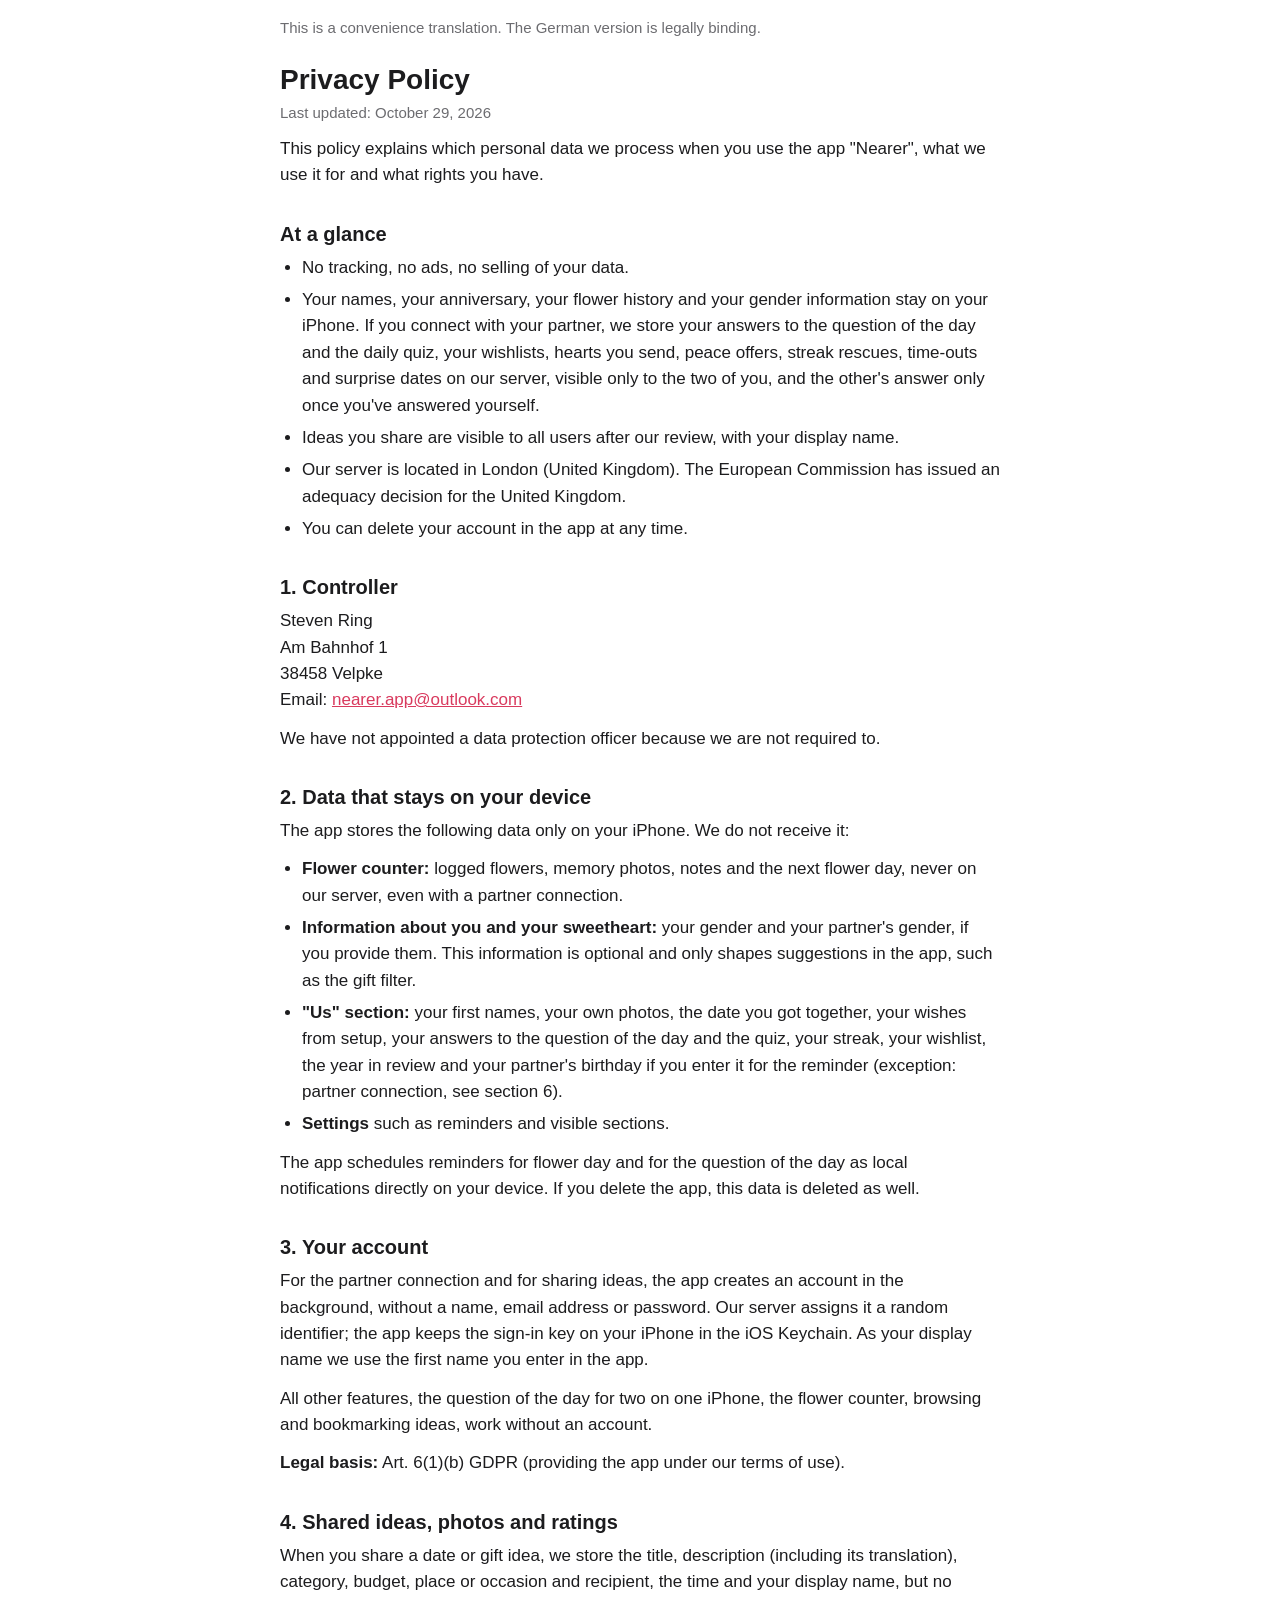
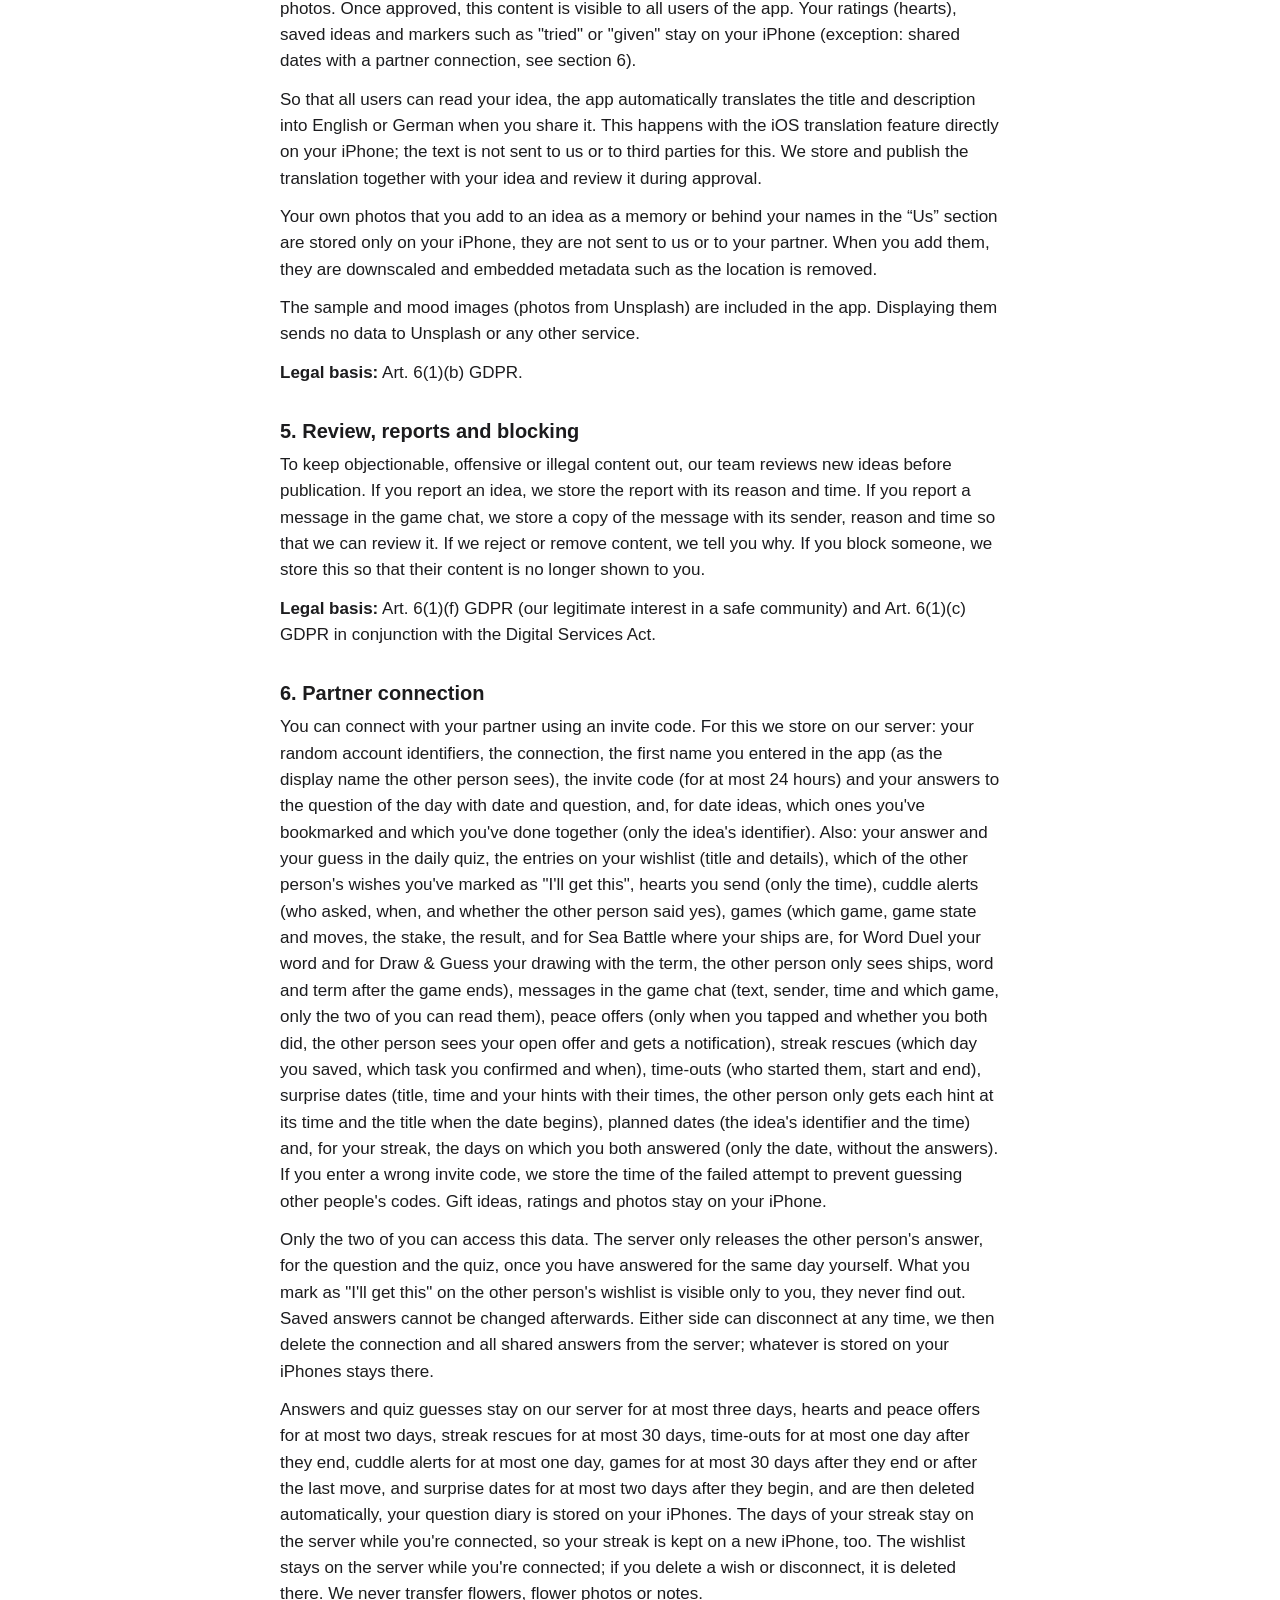
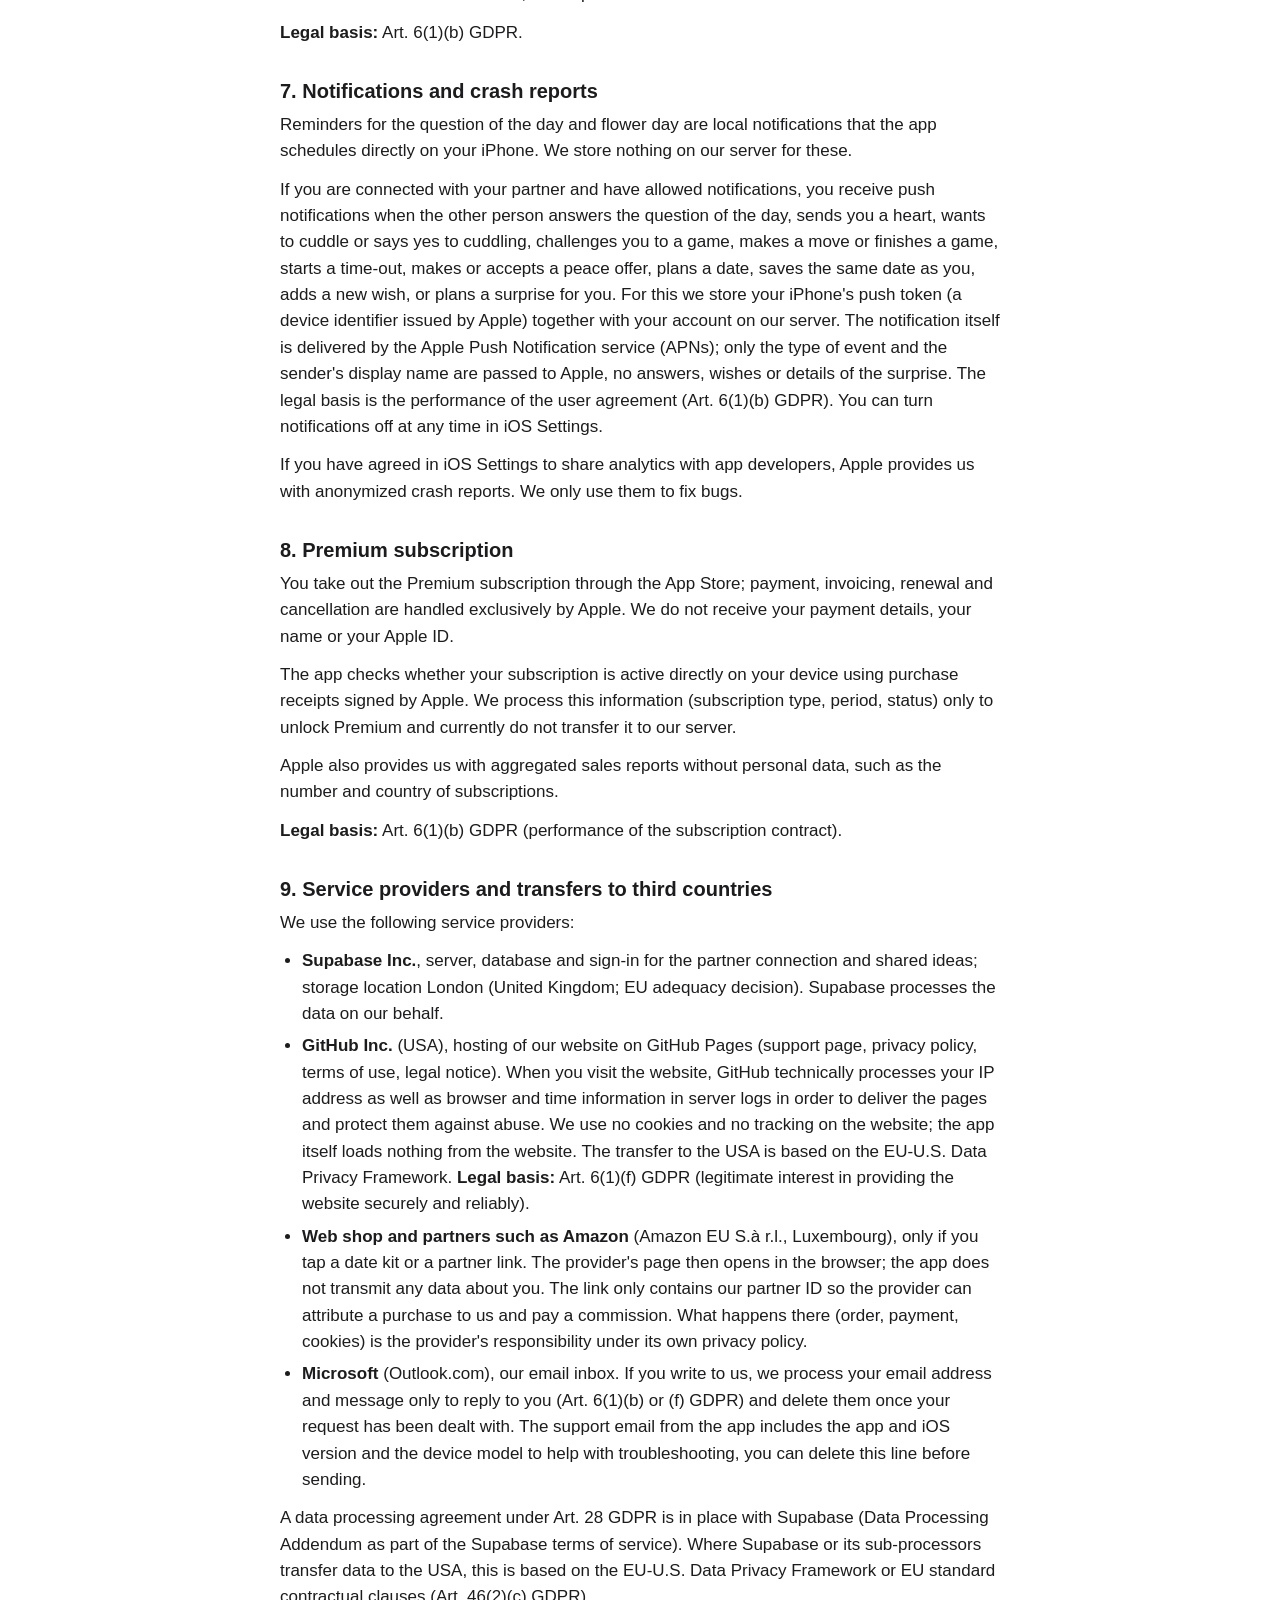
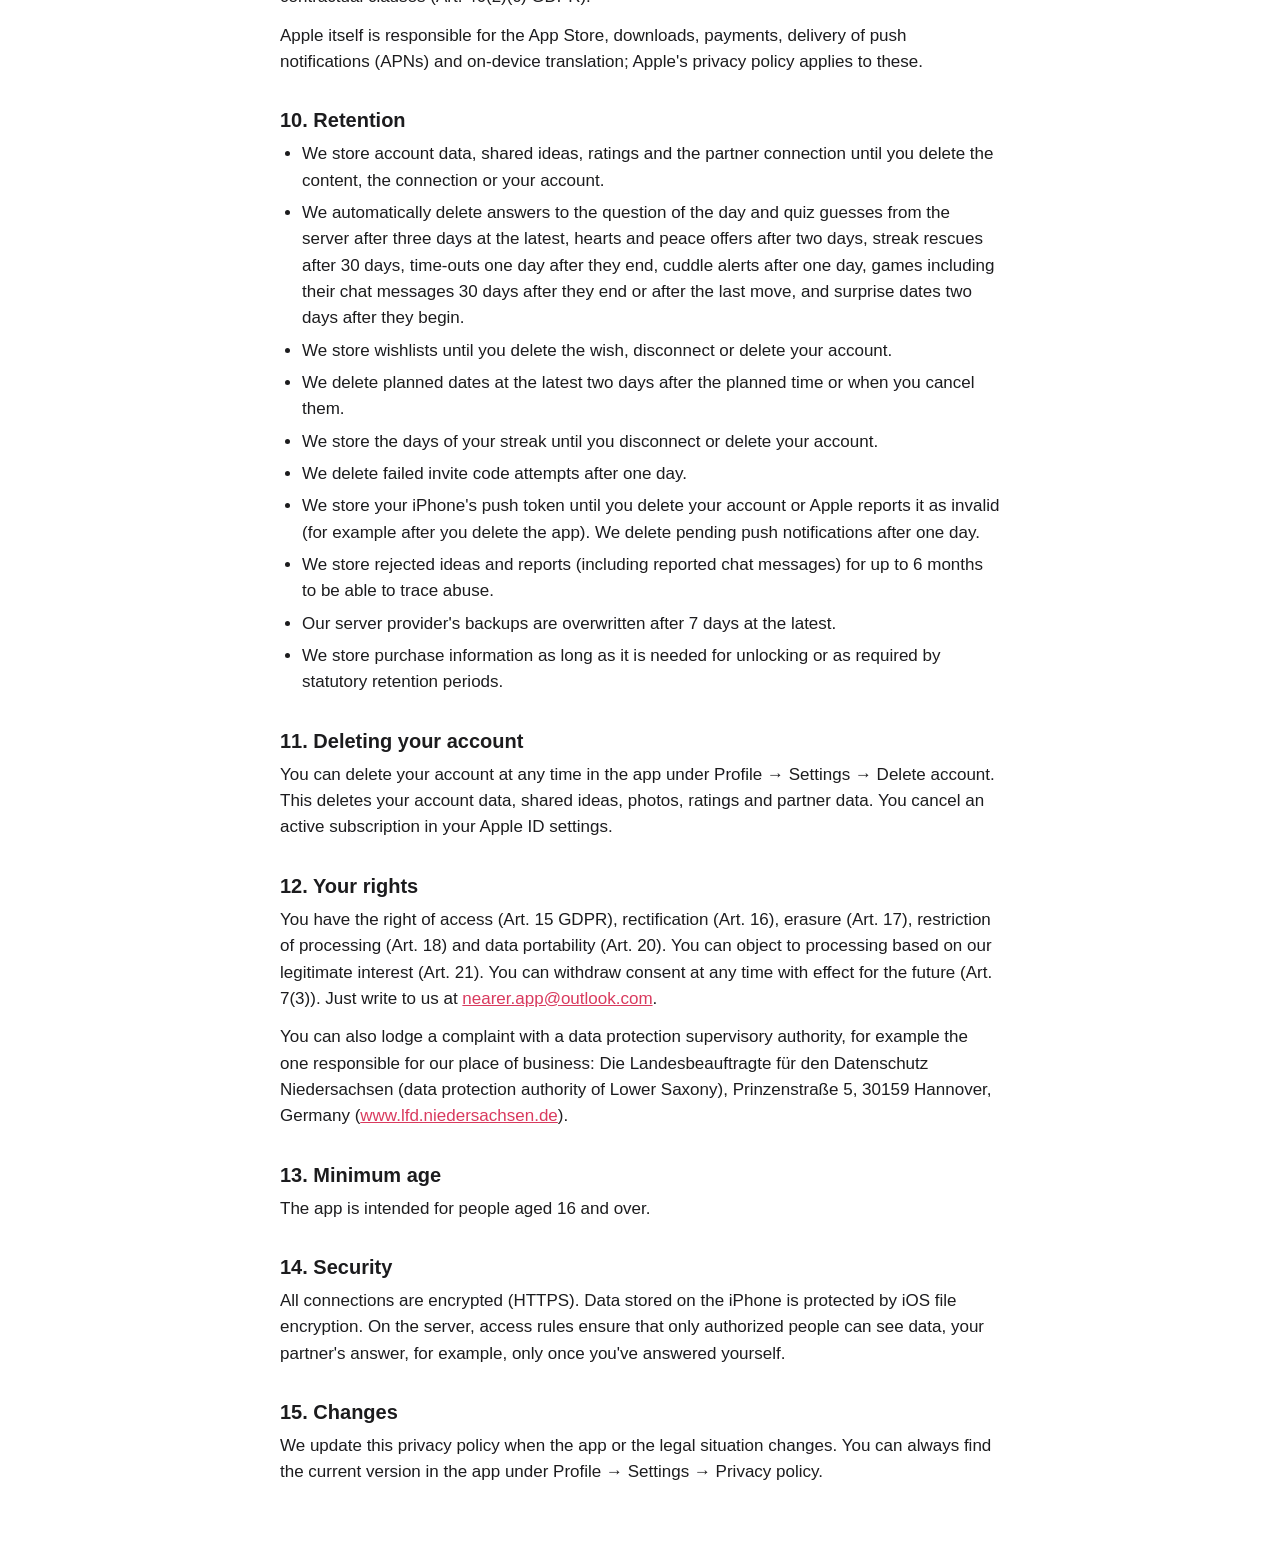
==== commit 54fcc909: "Rechtstexte: Amazon-Pflichtsatz korrigiert, Partnerlinks" ====
--- a/datenschutz-en.html
+++ b/datenschutz-en.html
@@ -4,7 +4,7 @@
 <meta charset="utf-8">
 <meta name="viewport" content="width=device-width, initial-scale=1">
 <meta name="color-scheme" content="light dark">
-<title>Privacy Policy – Nearer</title>
+<title>Privacy Policy. Nearer</title>
 <link rel="stylesheet" href="legal.css">
 </head>
 <body>
@@ -20,8 +20,8 @@
 <h2>At a glance</h2>
 <ul>
   <li>No tracking, no ads, no selling of your data.</li>
-  <li>Your names, your anniversary, your flower history and your gender information stay on your iPhone. If you connect with your partner, we store your answers to the question of the day and the daily quiz, your wishlists, hearts you send, peace offers, streak rescues, time-outs and surprise dates on our server – visible only to the two of you, and the other's answer only once you've answered yourself.</li>
-  <li>Ideas you share are visible to all users after our review – with your display name.</li>
+  <li>Your names, your anniversary, your flower history and your gender information stay on your iPhone. If you connect with your partner, we store your answers to the question of the day and the daily quiz, your wishlists, hearts you send, peace offers, streak rescues, time-outs and surprise dates on our server, visible only to the two of you, and the other's answer only once you've answered yourself.</li>
+  <li>Ideas you share are visible to all users after our review, with your display name.</li>
   <li>Our server is located in London (United Kingdom). The European Commission has issued an adequacy decision for the United Kingdom.</li>
   <li>You can delete your account in the app at any time.</li>
 </ul>
@@ -38,7 +38,7 @@
 <h2>2. Data that stays on your device</h2>
 <p>The app stores the following data only on your iPhone. We do not receive it:</p>
 <ul>
-  <li><strong>Flower counter:</strong> logged flowers, memory photos, notes and the next flower day – never on our server, even with a partner connection.</li>
+  <li><strong>Flower counter:</strong> logged flowers, memory photos, notes and the next flower day, never on our server, even with a partner connection.</li>
   <li><strong>Information about you and your sweetheart:</strong> your gender and your partner's gender, if you provide them. This information is optional and only shapes suggestions in the app, such as the gift filter.</li>
   <li><strong>"Us" section:</strong> your first names, your own photos, the date you got together, your wishes from setup, your answers to the question of the day and the quiz, your streak, your wishlist, the year in review and your partner's birthday if you enter it for the reminder (exception: partner connection, see section 6).</li>
   <li><strong>Settings</strong> such as reminders and visible sections.</li>
@@ -46,13 +46,13 @@
 <p>The app schedules reminders for flower day and for the question of the day as local notifications directly on your device. If you delete the app, this data is deleted as well.</p>
 
 <h2>3. Your account</h2>
-<p>For the partner connection and for sharing ideas, the app creates an account in the background – without a name, email address or password. Our server assigns it a random identifier; the app keeps the sign-in key on your iPhone in the iOS Keychain. As your display name we use the first name you enter in the app.</p>
-<p>All other features – the question of the day for two on one iPhone, the flower counter, browsing and bookmarking ideas – work without an account.</p>
+<p>For the partner connection and for sharing ideas, the app creates an account in the background, without a name, email address or password. Our server assigns it a random identifier; the app keeps the sign-in key on your iPhone in the iOS Keychain. As your display name we use the first name you enter in the app.</p>
+<p>All other features, the question of the day for two on one iPhone, the flower counter, browsing and bookmarking ideas, work without an account.</p>
 <p><strong>Legal basis:</strong> Art. 6(1)(b) GDPR (providing the app under our terms of use).</p>
 <h2>4. Shared ideas, photos and ratings</h2>
-<p>When you share a date or gift idea, we store the title, description (including its translation), category, budget, place or occasion and recipient, the time and your display name – but no photos. Once approved, this content is visible to all users of the app. Your ratings (hearts), saved ideas and markers such as "tried" or "given" stay on your iPhone (exception: shared dates with a partner connection, see section 6).</p>
+<p>When you share a date or gift idea, we store the title, description (including its translation), category, budget, place or occasion and recipient, the time and your display name, but no photos. Once approved, this content is visible to all users of the app. Your ratings (hearts), saved ideas and markers such as "tried" or "given" stay on your iPhone (exception: shared dates with a partner connection, see section 6).</p>
 <p>So that all users can read your idea, the app automatically translates the title and description into English or German when you share it. This happens with the iOS translation feature directly on your iPhone; the text is not sent to us or to third parties for this. We store and publish the translation together with your idea and review it during approval.</p>
-<p>Your own photos that you add to an idea as a memory or behind your names in the “Us” section are stored only on your iPhone – they are not sent to us or to your partner. When you add them, they are downscaled and embedded metadata such as the location is removed.</p>
+<p>Your own photos that you add to an idea as a memory or behind your names in the “Us” section are stored only on your iPhone, they are not sent to us or to your partner. When you add them, they are downscaled and embedded metadata such as the location is removed.</p>
 <p>The sample and mood images (photos from Unsplash) are included in the app. Displaying them sends no data to Unsplash or any other service.</p>
 <p><strong>Legal basis:</strong> Art. 6(1)(b) GDPR.</p>
 
@@ -61,14 +61,14 @@
 <p><strong>Legal basis:</strong> Art. 6(1)(f) GDPR (our legitimate interest in a safe community) and Art. 6(1)(c) GDPR in conjunction with the Digital Services Act.</p>
 
 <h2>6. Partner connection</h2>
-<p>You can connect with your partner using an invite code. For this we store on our server: your random account identifiers, the connection, the first name you entered in the app (as the display name the other person sees), the invite code (for at most 24 hours) and your answers to the question of the day with date and question, and – for date ideas – which ones you've bookmarked and which you've done together (only the idea's identifier). Also: your answer and your guess in the daily quiz, the entries on your wishlist (title and details), which of the other person's wishes you've marked as "I'll get this", hearts you send (only the time), cuddle alerts (who asked, when, and whether the other person said yes), games (which game, game state and moves, the stake, the result, and for Sea Battle where your ships are, for Word Duel your word and for Draw & Guess your drawing with the term – the other person only sees ships, word and term after the game ends), messages in the game chat (text, sender, time and which game – only the two of you can read them), peace offers (only when you tapped and whether you both did – the other person sees your open offer and gets a notification), streak rescues (which day you saved, which task you confirmed and when), time-outs (who started them, start and end), surprise dates (title, time and your hints with their times – the other person only gets each hint at its time and the title when the date begins), planned dates (the idea's identifier and the time) and, for your streak, the days on which you both answered (only the date, without the answers). If you enter a wrong invite code, we store the time of the failed attempt to prevent guessing other people's codes. Gift ideas, ratings and photos stay on your iPhone.</p>
-<p>Only the two of you can access this data. The server only releases the other person's answer – for the question and the quiz – once you have answered for the same day yourself. What you mark as "I'll get this" on the other person's wishlist is visible only to you – they never find out. Saved answers cannot be changed afterwards. Either side can disconnect at any time – we then delete the connection and all shared answers from the server; whatever is stored on your iPhones stays there.</p>
-<p>Answers and quiz guesses stay on our server for at most three days, hearts and peace offers for at most two days, streak rescues for at most 30 days, time-outs for at most one day after they end, cuddle alerts for at most one day, games for at most 30 days after they end or after the last move, and surprise dates for at most two days after they begin, and are then deleted automatically – your question diary is stored on your iPhones. The days of your streak stay on the server while you're connected – so your streak is kept on a new iPhone, too. The wishlist stays on the server while you're connected; if you delete a wish or disconnect, it is deleted there. We never transfer flowers, flower photos or notes.</p>
+<p>You can connect with your partner using an invite code. For this we store on our server: your random account identifiers, the connection, the first name you entered in the app (as the display name the other person sees), the invite code (for at most 24 hours) and your answers to the question of the day with date and question, and, for date ideas, which ones you've bookmarked and which you've done together (only the idea's identifier). Also: your answer and your guess in the daily quiz, the entries on your wishlist (title and details), which of the other person's wishes you've marked as "I'll get this", hearts you send (only the time), cuddle alerts (who asked, when, and whether the other person said yes), games (which game, game state and moves, the stake, the result, and for Sea Battle where your ships are, for Word Duel your word and for Draw & Guess your drawing with the term, the other person only sees ships, word and term after the game ends), messages in the game chat (text, sender, time and which game, only the two of you can read them), peace offers (only when you tapped and whether you both did, the other person sees your open offer and gets a notification), streak rescues (which day you saved, which task you confirmed and when), time-outs (who started them, start and end), surprise dates (title, time and your hints with their times, the other person only gets each hint at its time and the title when the date begins), planned dates (the idea's identifier and the time) and, for your streak, the days on which you both answered (only the date, without the answers). If you enter a wrong invite code, we store the time of the failed attempt to prevent guessing other people's codes. Gift ideas, ratings and photos stay on your iPhone.</p>
+<p>Only the two of you can access this data. The server only releases the other person's answer, for the question and the quiz, once you have answered for the same day yourself. What you mark as "I'll get this" on the other person's wishlist is visible only to you, they never find out. Saved answers cannot be changed afterwards. Either side can disconnect at any time, we then delete the connection and all shared answers from the server; whatever is stored on your iPhones stays there.</p>
+<p>Answers and quiz guesses stay on our server for at most three days, hearts and peace offers for at most two days, streak rescues for at most 30 days, time-outs for at most one day after they end, cuddle alerts for at most one day, games for at most 30 days after they end or after the last move, and surprise dates for at most two days after they begin, and are then deleted automatically, your question diary is stored on your iPhones. The days of your streak stay on the server while you're connected, so your streak is kept on a new iPhone, too. The wishlist stays on the server while you're connected; if you delete a wish or disconnect, it is deleted there. We never transfer flowers, flower photos or notes.</p>
 <p><strong>Legal basis:</strong> Art. 6(1)(b) GDPR.</p>
 
 <h2>7. Notifications and crash reports</h2>
 <p>Reminders for the question of the day and flower day are local notifications that the app schedules directly on your iPhone. We store nothing on our server for these.</p>
-<p>If you are connected with your partner and have allowed notifications, you receive push notifications when the other person answers the question of the day, sends you a heart, wants to cuddle or says yes to cuddling, challenges you to a game, makes a move or finishes a game, starts a time-out, makes or accepts a peace offer, plans a date, saves the same date as you, adds a new wish, or plans a surprise for you. For this we store your iPhone's push token (a device identifier issued by Apple) together with your account on our server. The notification itself is delivered by the Apple Push Notification service (APNs); only the type of event and the sender's display name are passed to Apple – no answers, wishes or details of the surprise. The legal basis is the performance of the user agreement (Art. 6(1)(b) GDPR). You can turn notifications off at any time in iOS Settings.</p>
+<p>If you are connected with your partner and have allowed notifications, you receive push notifications when the other person answers the question of the day, sends you a heart, wants to cuddle or says yes to cuddling, challenges you to a game, makes a move or finishes a game, starts a time-out, makes or accepts a peace offer, plans a date, saves the same date as you, adds a new wish, or plans a surprise for you. For this we store your iPhone's push token (a device identifier issued by Apple) together with your account on our server. The notification itself is delivered by the Apple Push Notification service (APNs); only the type of event and the sender's display name are passed to Apple, no answers, wishes or details of the surprise. The legal basis is the performance of the user agreement (Art. 6(1)(b) GDPR). You can turn notifications off at any time in iOS Settings.</p>
 <p>If you have agreed in iOS Settings to share analytics with app developers, Apple provides us with anonymized crash reports. We only use them to fix bugs.</p>
 <h2>8. Premium subscription</h2>
 <p>You take out the Premium subscription through the App Store; payment, invoicing, renewal and cancellation are handled exclusively by Apple. We do not receive your payment details, your name or your Apple ID.</p>
@@ -79,10 +79,10 @@
 <h2>9. Service providers and transfers to third countries</h2>
 <p>We use the following service providers:</p>
 <ul>
-  <li><strong>Supabase Inc.</strong> – server, database and sign-in for the partner connection and shared ideas; storage location London (United Kingdom; EU adequacy decision). Supabase processes the data on our behalf.</li>
-  <li><strong>GitHub Inc.</strong> (USA) – hosting of our website on GitHub Pages (support page, privacy policy, terms of use, legal notice). When you visit the website, GitHub technically processes your IP address as well as browser and time information in server logs in order to deliver the pages and protect them against abuse. We use no cookies and no tracking on the website; the app itself loads nothing from the website. The transfer to the USA is based on the EU-U.S. Data Privacy Framework. <strong>Legal basis:</strong> Art. 6(1)(f) GDPR (legitimate interest in providing the website securely and reliably).</li>
-  <li><strong>Web shop and partners such as Amazon</strong> (Amazon EU S.à r.l., Luxembourg) – only if you tap a date kit or a partner link. The provider's page then opens in the browser; the app does not transmit any data about you. The link only contains our partner ID so the provider can attribute a purchase to us and pay a commission. What happens there (order, payment, cookies) is the provider's responsibility under its own privacy policy.</li>
-  <li><strong>Microsoft</strong> (Outlook.com) – our email inbox. If you write to us, we process your email address and message only to reply to you (Art. 6(1)(b) or (f) GDPR) and delete them once your request has been dealt with. The support email from the app includes the app and iOS version and the device model to help with troubleshooting – you can delete this line before sending.</li>
+  <li><strong>Supabase Inc.</strong>, server, database and sign-in for the partner connection and shared ideas; storage location London (United Kingdom; EU adequacy decision). Supabase processes the data on our behalf.</li>
+  <li><strong>GitHub Inc.</strong> (USA), hosting of our website on GitHub Pages (support page, privacy policy, terms of use, legal notice). When you visit the website, GitHub technically processes your IP address as well as browser and time information in server logs in order to deliver the pages and protect them against abuse. We use no cookies and no tracking on the website; the app itself loads nothing from the website. The transfer to the USA is based on the EU-U.S. Data Privacy Framework. <strong>Legal basis:</strong> Art. 6(1)(f) GDPR (legitimate interest in providing the website securely and reliably).</li>
+  <li><strong>Web shop and partners such as Amazon</strong> (Amazon EU S.à r.l., Luxembourg), only if you tap a date kit or a partner link. The provider's page then opens in the browser; the app does not transmit any data about you. The link only contains our partner ID so the provider can attribute a purchase to us and pay a commission. What happens there (order, payment, cookies) is the provider's responsibility under its own privacy policy.</li>
+  <li><strong>Microsoft</strong> (Outlook.com), our email inbox. If you write to us, we process your email address and message only to reply to you (Art. 6(1)(b) or (f) GDPR) and delete them once your request has been dealt with. The support email from the app includes the app and iOS version and the device model to help with troubleshooting, you can delete this line before sending.</li>
 </ul>
 <p>A data processing agreement under Art. 28 GDPR is in place with Supabase (Data Processing Addendum as part of the Supabase terms of service). Where Supabase or its sub-processors transfer data to the USA, this is based on the EU-U.S. Data Privacy Framework or EU standard contractual clauses (Art. 46(2)(c) GDPR).</p>
 <p>Apple itself is responsible for the App Store, downloads, payments, delivery of push notifications (APNs) and on-device translation; Apple's privacy policy applies to these.</p>
@@ -111,7 +111,7 @@
 <p>The app is intended for people aged 16 and over.</p>
 
 <h2>14. Security</h2>
-<p>All connections are encrypted (HTTPS). Data stored on the iPhone is protected by iOS file encryption. On the server, access rules ensure that only authorized people can see data – your partner's answer, for example, only once you've answered yourself.</p>
+<p>All connections are encrypted (HTTPS). Data stored on the iPhone is protected by iOS file encryption. On the server, access rules ensure that only authorized people can see data, your partner's answer, for example, only once you've answered yourself.</p>
 
 <h2>15. Changes</h2>
 <p>We update this privacy policy when the app or the legal situation changes. You can always find the current version in the app under Profile → Settings → Privacy policy.</p>
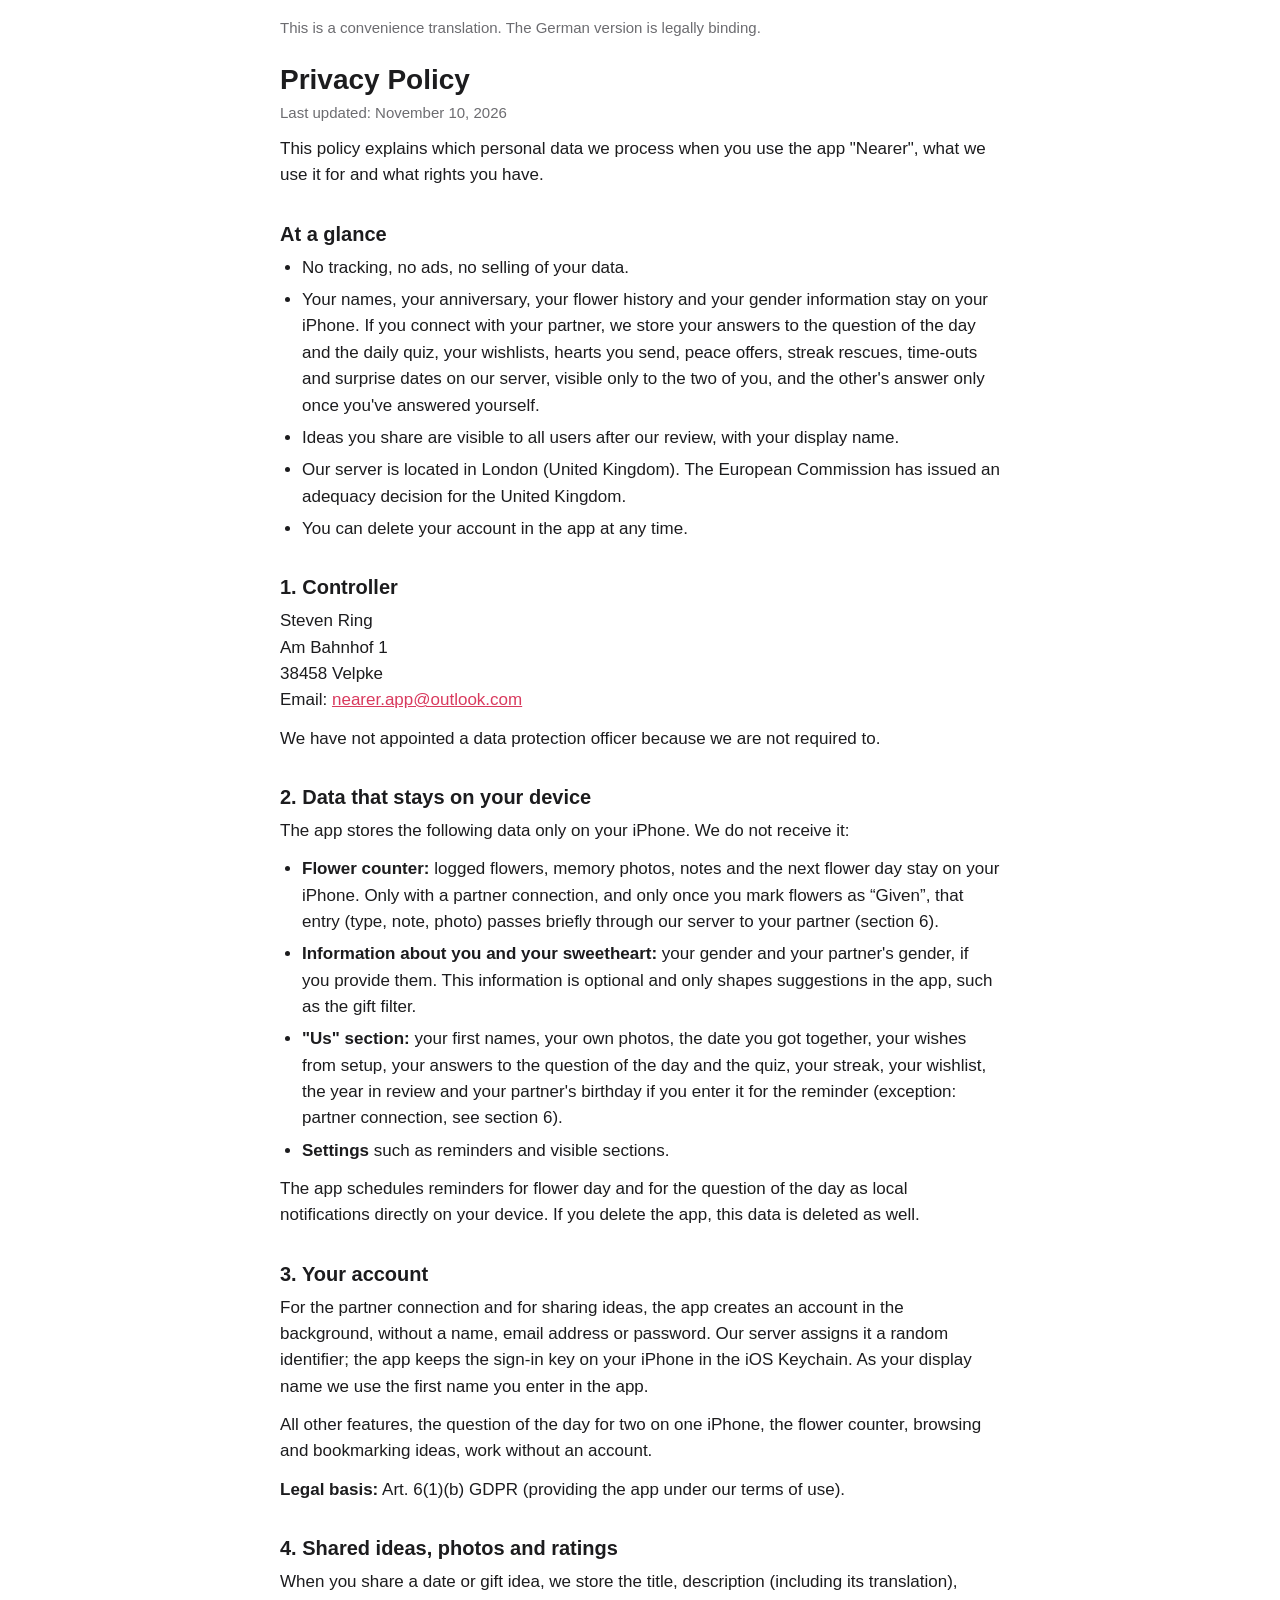
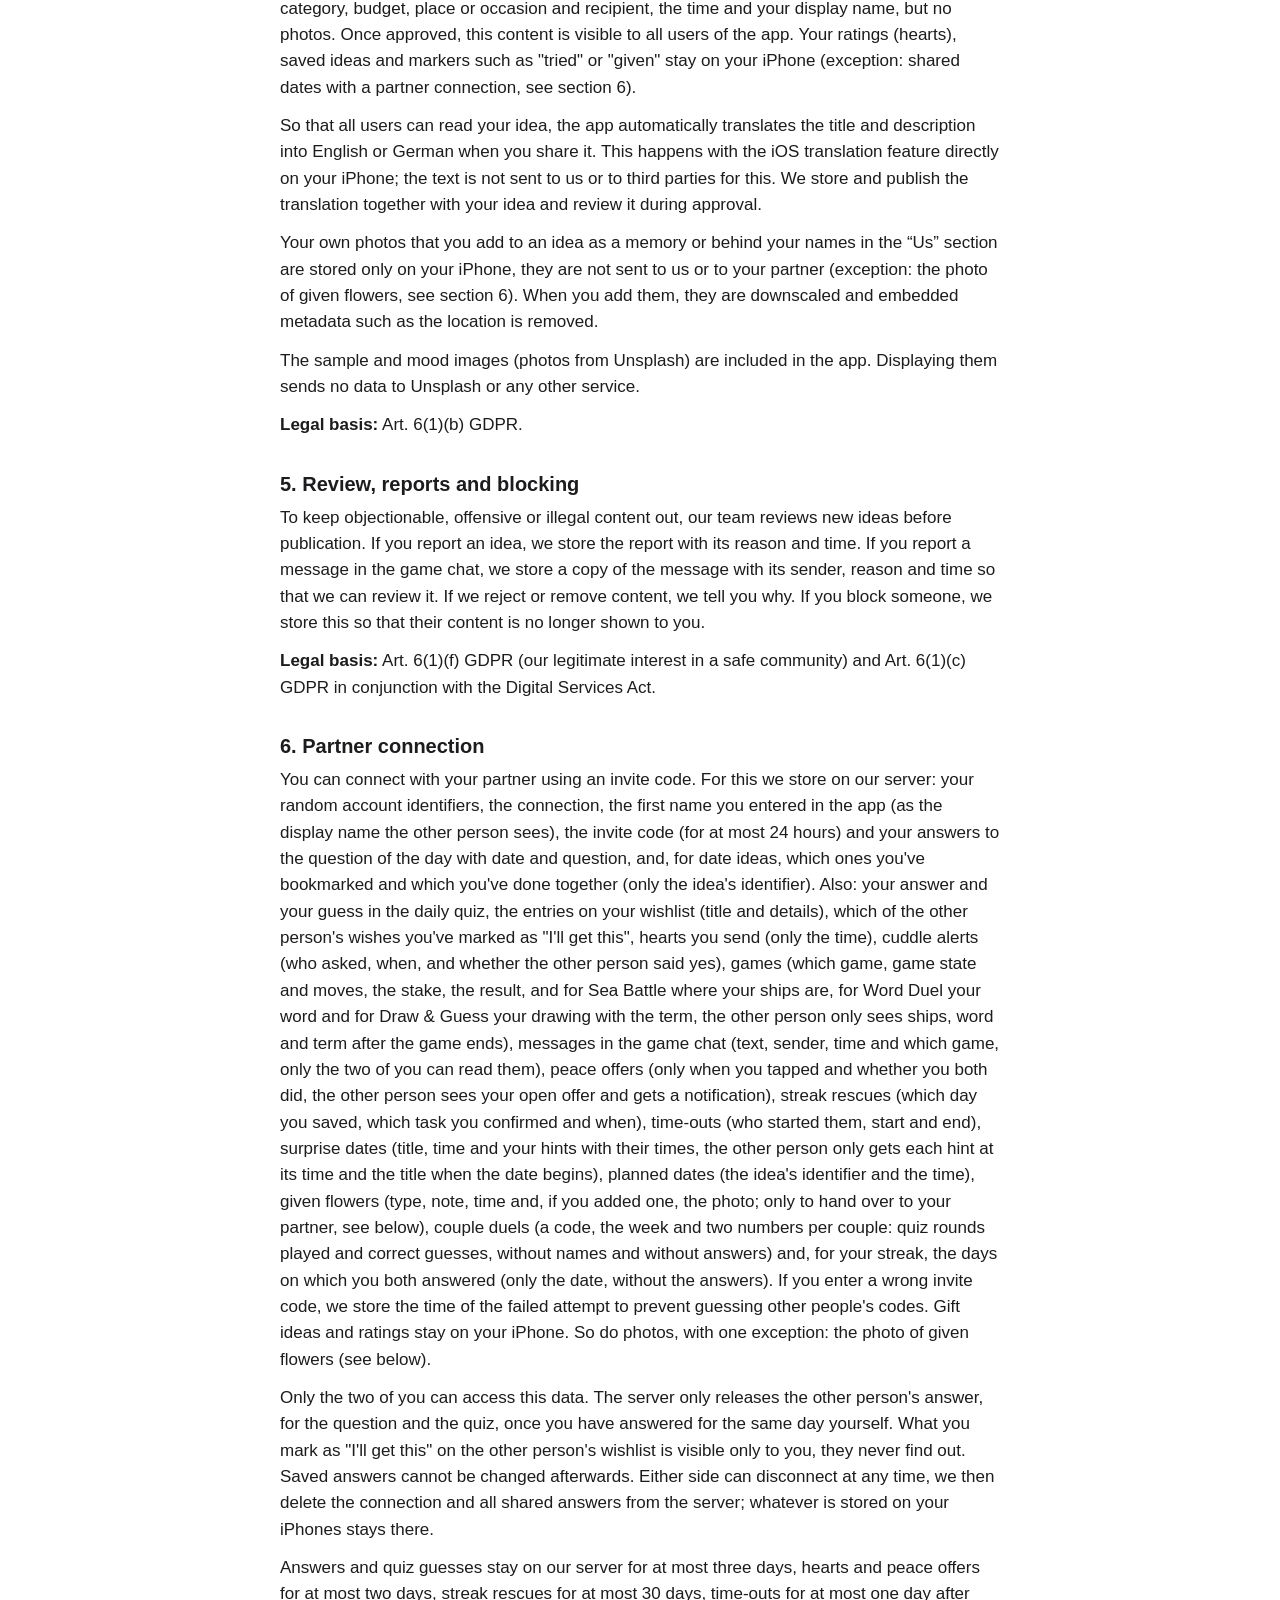
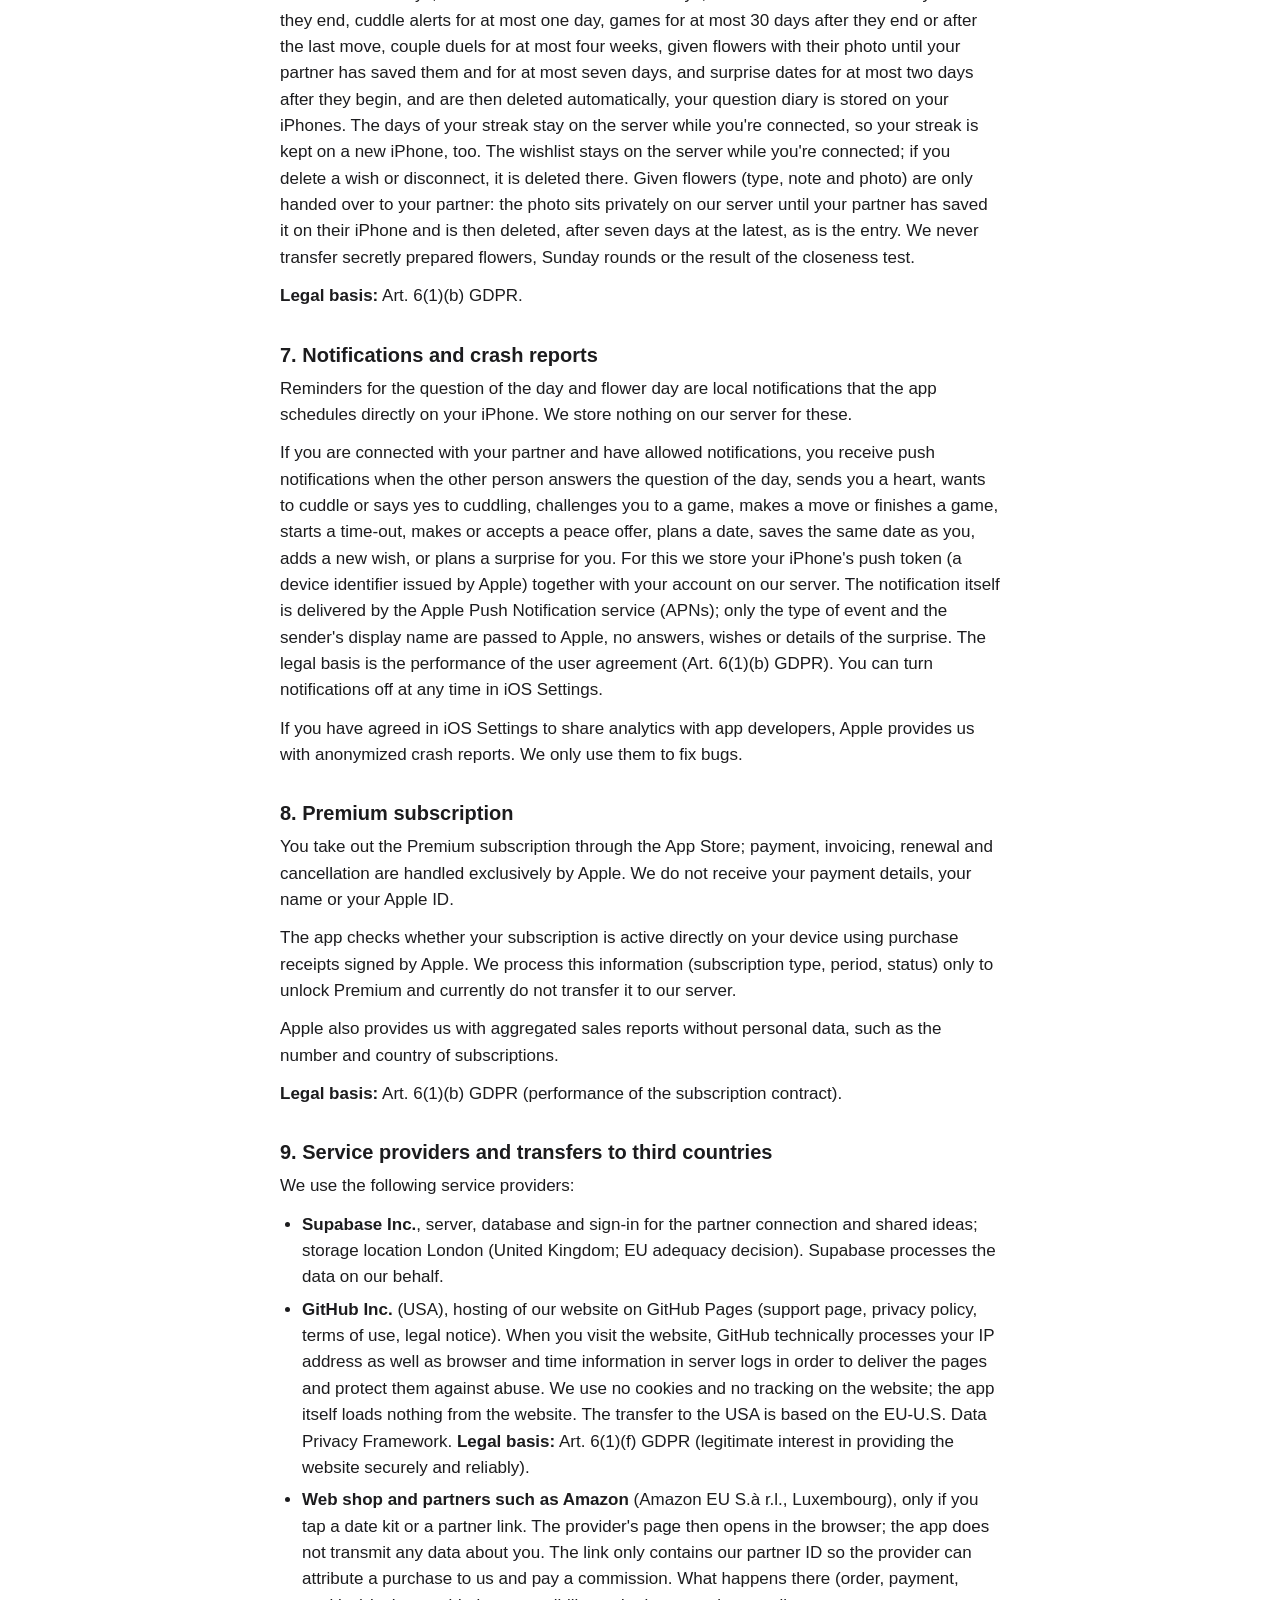
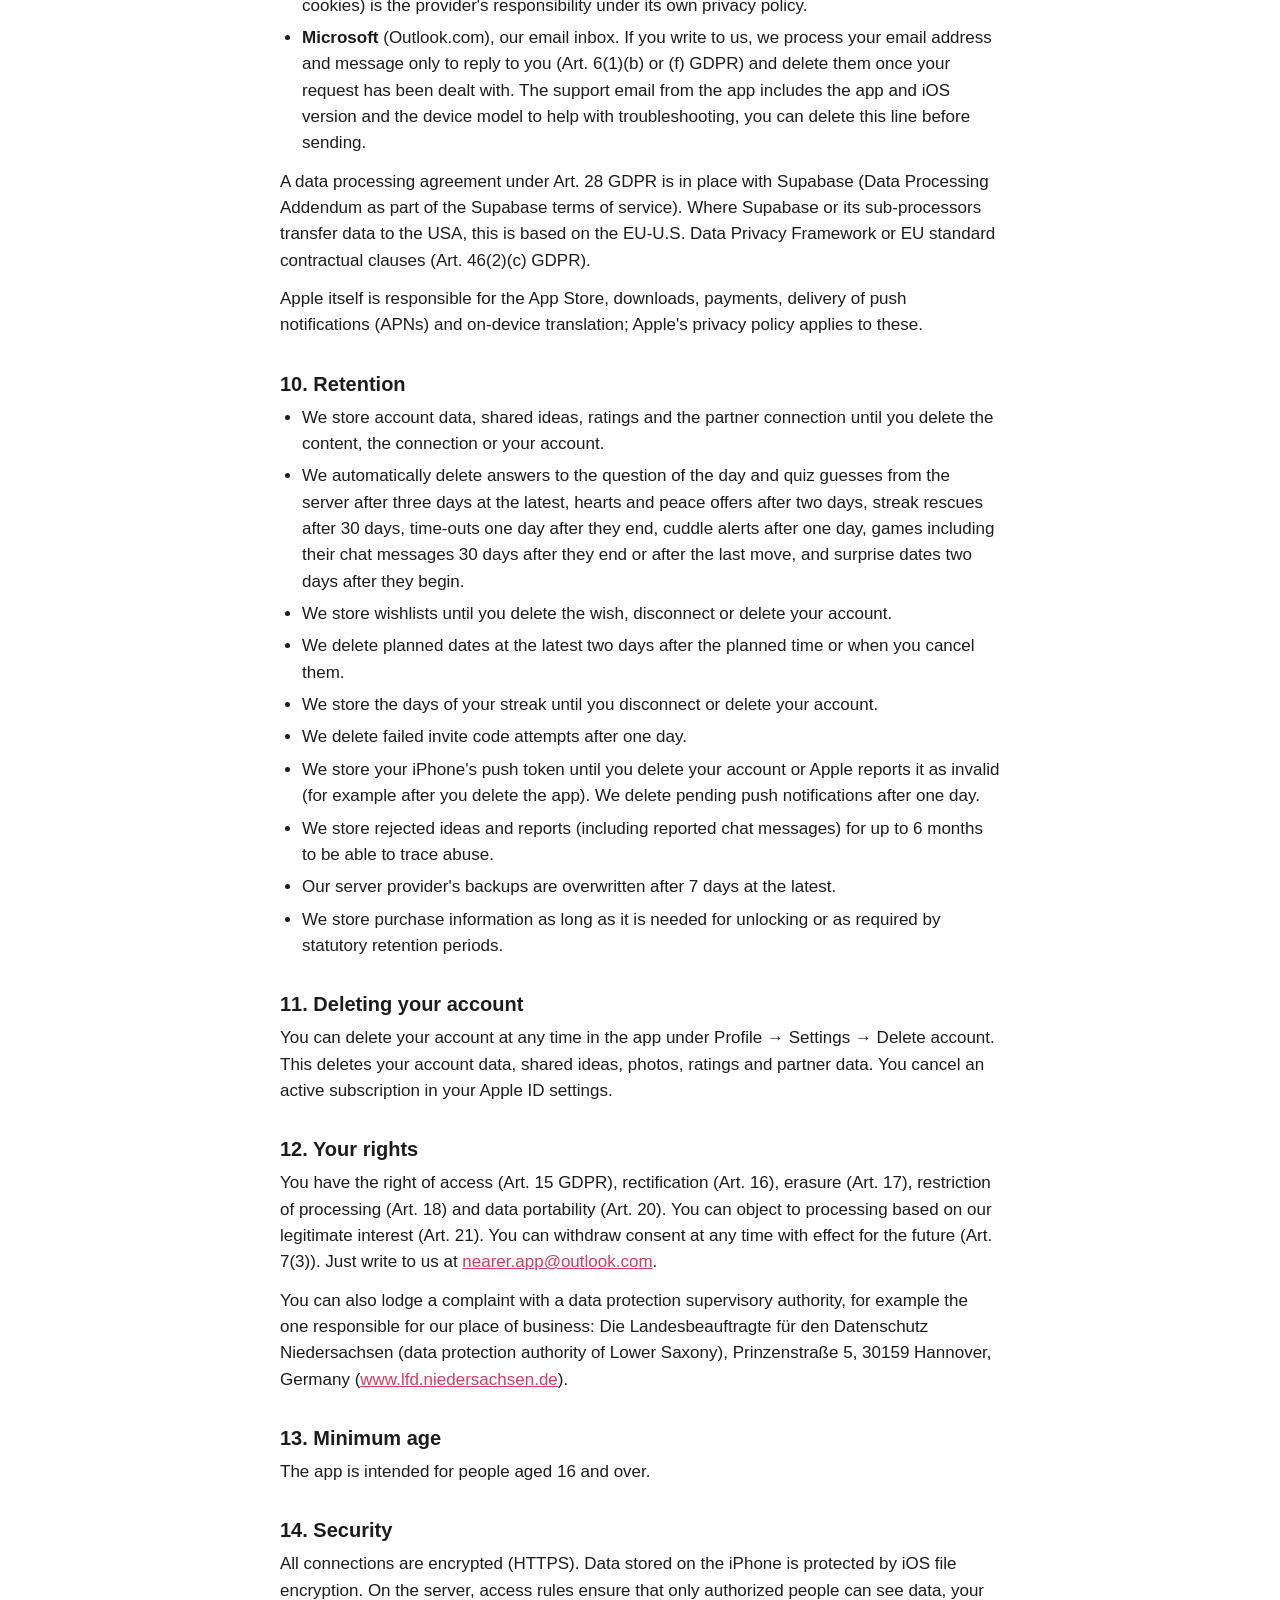
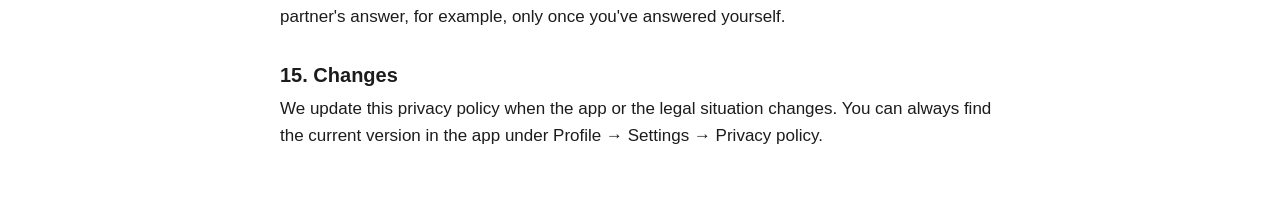
==== commit 6585f3d3: "Datenschutz und Nutzungsbedingungen: Blumen teilen (10.11.2026)" ====
--- a/datenschutz-en.html
+++ b/datenschutz-en.html
@@ -13,7 +13,7 @@
 <p class="muted">This is a convenience translation. The German version is legally binding.</p>
 
 <h1>Privacy Policy</h1>
-<p class="muted">Last updated: October 29, 2026</p>
+<p class="muted">Last updated: November 10, 2026</p>
 
 <p>This policy explains which personal data we process when you use the app "<span class="app-name">Nearer</span>", what we use it for and what rights you have.</p>
 
@@ -38,7 +38,7 @@
 <h2>2. Data that stays on your device</h2>
 <p>The app stores the following data only on your iPhone. We do not receive it:</p>
 <ul>
-  <li><strong>Flower counter:</strong> logged flowers, memory photos, notes and the next flower day, never on our server, even with a partner connection.</li>
+  <li><strong>Flower counter:</strong> logged flowers, memory photos, notes and the next flower day stay on your iPhone. Only with a partner connection, and only once you mark flowers as “Given”, that entry (type, note, photo) passes briefly through our server to your partner (section 6).</li>
   <li><strong>Information about you and your sweetheart:</strong> your gender and your partner's gender, if you provide them. This information is optional and only shapes suggestions in the app, such as the gift filter.</li>
   <li><strong>"Us" section:</strong> your first names, your own photos, the date you got together, your wishes from setup, your answers to the question of the day and the quiz, your streak, your wishlist, the year in review and your partner's birthday if you enter it for the reminder (exception: partner connection, see section 6).</li>
   <li><strong>Settings</strong> such as reminders and visible sections.</li>
@@ -52,7 +52,7 @@
 <h2>4. Shared ideas, photos and ratings</h2>
 <p>When you share a date or gift idea, we store the title, description (including its translation), category, budget, place or occasion and recipient, the time and your display name, but no photos. Once approved, this content is visible to all users of the app. Your ratings (hearts), saved ideas and markers such as "tried" or "given" stay on your iPhone (exception: shared dates with a partner connection, see section 6).</p>
 <p>So that all users can read your idea, the app automatically translates the title and description into English or German when you share it. This happens with the iOS translation feature directly on your iPhone; the text is not sent to us or to third parties for this. We store and publish the translation together with your idea and review it during approval.</p>
-<p>Your own photos that you add to an idea as a memory or behind your names in the “Us” section are stored only on your iPhone, they are not sent to us or to your partner. When you add them, they are downscaled and embedded metadata such as the location is removed.</p>
+<p>Your own photos that you add to an idea as a memory or behind your names in the “Us” section are stored only on your iPhone, they are not sent to us or to your partner (exception: the photo of given flowers, see section 6). When you add them, they are downscaled and embedded metadata such as the location is removed.</p>
 <p>The sample and mood images (photos from Unsplash) are included in the app. Displaying them sends no data to Unsplash or any other service.</p>
 <p><strong>Legal basis:</strong> Art. 6(1)(b) GDPR.</p>
 
@@ -61,9 +61,9 @@
 <p><strong>Legal basis:</strong> Art. 6(1)(f) GDPR (our legitimate interest in a safe community) and Art. 6(1)(c) GDPR in conjunction with the Digital Services Act.</p>
 
 <h2>6. Partner connection</h2>
-<p>You can connect with your partner using an invite code. For this we store on our server: your random account identifiers, the connection, the first name you entered in the app (as the display name the other person sees), the invite code (for at most 24 hours) and your answers to the question of the day with date and question, and, for date ideas, which ones you've bookmarked and which you've done together (only the idea's identifier). Also: your answer and your guess in the daily quiz, the entries on your wishlist (title and details), which of the other person's wishes you've marked as "I'll get this", hearts you send (only the time), cuddle alerts (who asked, when, and whether the other person said yes), games (which game, game state and moves, the stake, the result, and for Sea Battle where your ships are, for Word Duel your word and for Draw & Guess your drawing with the term, the other person only sees ships, word and term after the game ends), messages in the game chat (text, sender, time and which game, only the two of you can read them), peace offers (only when you tapped and whether you both did, the other person sees your open offer and gets a notification), streak rescues (which day you saved, which task you confirmed and when), time-outs (who started them, start and end), surprise dates (title, time and your hints with their times, the other person only gets each hint at its time and the title when the date begins), planned dates (the idea's identifier and the time) and, for your streak, the days on which you both answered (only the date, without the answers). If you enter a wrong invite code, we store the time of the failed attempt to prevent guessing other people's codes. Gift ideas, ratings and photos stay on your iPhone.</p>
+<p>You can connect with your partner using an invite code. For this we store on our server: your random account identifiers, the connection, the first name you entered in the app (as the display name the other person sees), the invite code (for at most 24 hours) and your answers to the question of the day with date and question, and, for date ideas, which ones you've bookmarked and which you've done together (only the idea's identifier). Also: your answer and your guess in the daily quiz, the entries on your wishlist (title and details), which of the other person's wishes you've marked as "I'll get this", hearts you send (only the time), cuddle alerts (who asked, when, and whether the other person said yes), games (which game, game state and moves, the stake, the result, and for Sea Battle where your ships are, for Word Duel your word and for Draw & Guess your drawing with the term, the other person only sees ships, word and term after the game ends), messages in the game chat (text, sender, time and which game, only the two of you can read them), peace offers (only when you tapped and whether you both did, the other person sees your open offer and gets a notification), streak rescues (which day you saved, which task you confirmed and when), time-outs (who started them, start and end), surprise dates (title, time and your hints with their times, the other person only gets each hint at its time and the title when the date begins), planned dates (the idea's identifier and the time), given flowers (type, note, time and, if you added one, the photo; only to hand over to your partner, see below), couple duels (a code, the week and two numbers per couple: quiz rounds played and correct guesses, without names and without answers) and, for your streak, the days on which you both answered (only the date, without the answers). If you enter a wrong invite code, we store the time of the failed attempt to prevent guessing other people's codes. Gift ideas and ratings stay on your iPhone. So do photos, with one exception: the photo of given flowers (see below).</p>
 <p>Only the two of you can access this data. The server only releases the other person's answer, for the question and the quiz, once you have answered for the same day yourself. What you mark as "I'll get this" on the other person's wishlist is visible only to you, they never find out. Saved answers cannot be changed afterwards. Either side can disconnect at any time, we then delete the connection and all shared answers from the server; whatever is stored on your iPhones stays there.</p>
-<p>Answers and quiz guesses stay on our server for at most three days, hearts and peace offers for at most two days, streak rescues for at most 30 days, time-outs for at most one day after they end, cuddle alerts for at most one day, games for at most 30 days after they end or after the last move, and surprise dates for at most two days after they begin, and are then deleted automatically, your question diary is stored on your iPhones. The days of your streak stay on the server while you're connected, so your streak is kept on a new iPhone, too. The wishlist stays on the server while you're connected; if you delete a wish or disconnect, it is deleted there. We never transfer flowers, flower photos or notes.</p>
+<p>Answers and quiz guesses stay on our server for at most three days, hearts and peace offers for at most two days, streak rescues for at most 30 days, time-outs for at most one day after they end, cuddle alerts for at most one day, games for at most 30 days after they end or after the last move, couple duels for at most four weeks, given flowers with their photo until your partner has saved them and for at most seven days, and surprise dates for at most two days after they begin, and are then deleted automatically, your question diary is stored on your iPhones. The days of your streak stay on the server while you're connected, so your streak is kept on a new iPhone, too. The wishlist stays on the server while you're connected; if you delete a wish or disconnect, it is deleted there. Given flowers (type, note and photo) are only handed over to your partner: the photo sits privately on our server until your partner has saved it on their iPhone and is then deleted, after seven days at the latest, as is the entry. We never transfer secretly prepared flowers, Sunday rounds or the result of the closeness test.</p>
 <p><strong>Legal basis:</strong> Art. 6(1)(b) GDPR.</p>
 
 <h2>7. Notifications and crash reports</h2>
